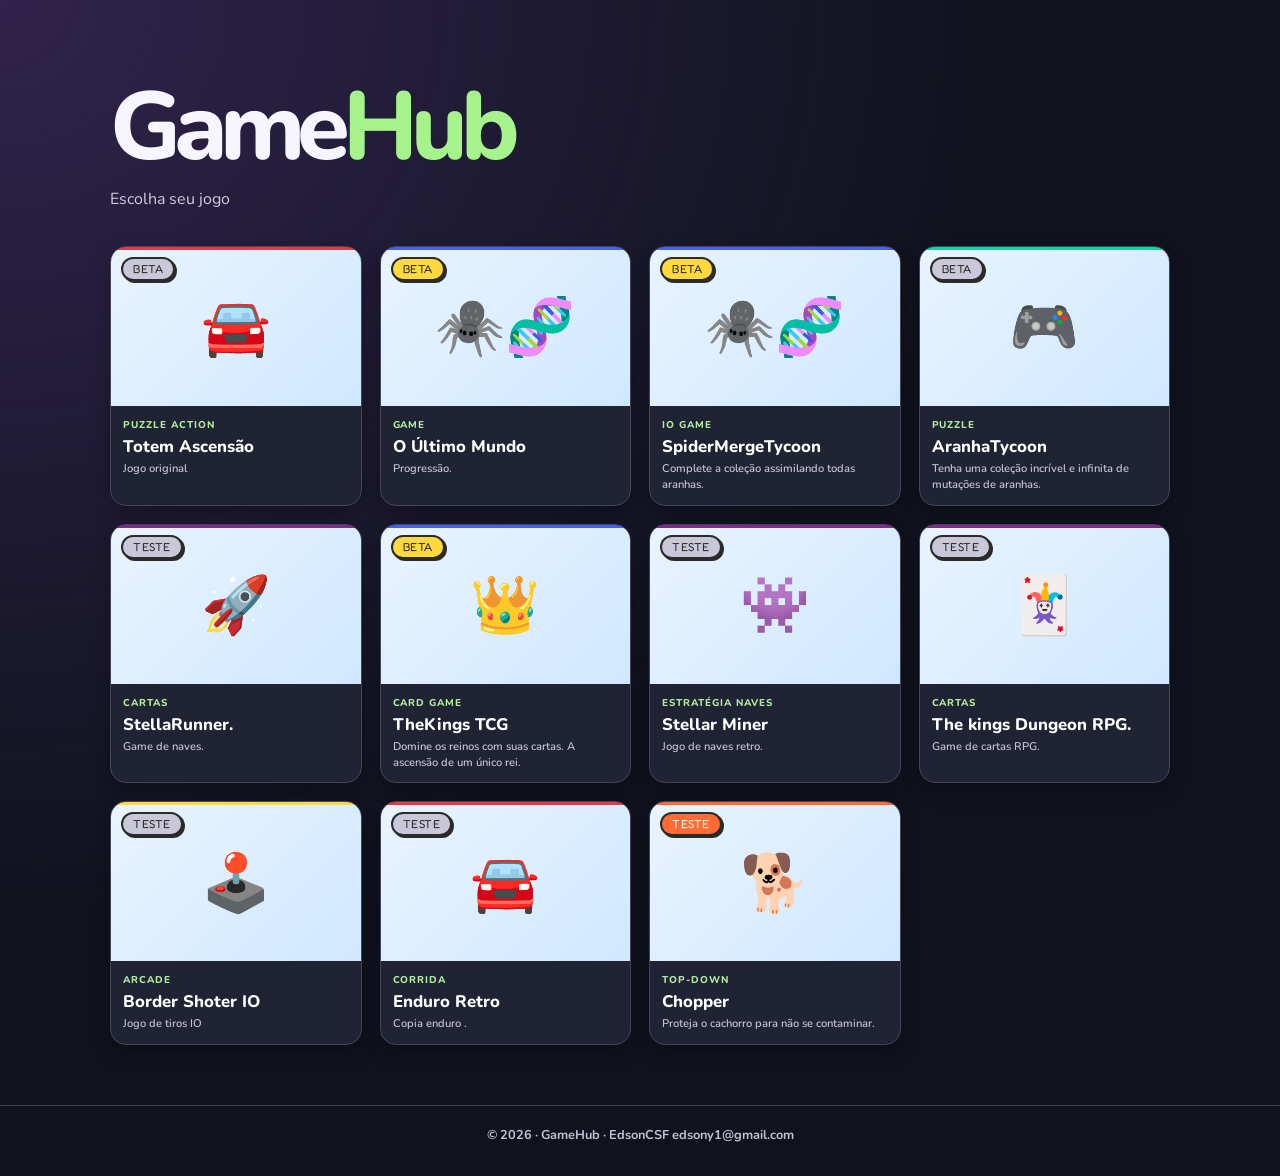
==== index.html @ 3b3e8415 "Atualiza o launcher GameHub com catálogo arcade e animações acessíveis" ====
<!DOCTYPE html>
<html lang="pt-BR">
<head>
  <meta charset="UTF-8" />
  <meta name="viewport" content="width=device-width, initial-scale=1.0"/>
  <title>GameHub</title>
  <link href="https://fonts.googleapis.com/css2?family=Fredoka+One&family=Nunito:wght@600;700;800&display=swap" rel="stylesheet"/>
  <style>
    *, *::before, *::after { box-sizing: border-box; margin: 0; padding: 0; }

    :root {
      --bg:       #fdf6e3;
      --bg2:      #fff8f0;
      --yellow:   #ffd93d;
      --orange:   #ff6b35;
      --red:      #e63946;
      --green:    #06d6a0;
      --blue:     #4361ee;
      --purple:   #7b2d8b;
      --dark:     #1a1a2e;
      --ink:      #2b2b2b;
      --white:    #ffffff;
      --shadow:   4px 4px 0px var(--ink);
      --shadow-lg:6px 6px 0px var(--ink);
      --radius:   16px;
      --border:   3px solid var(--ink);
    }

    html, body {
      min-height: 100vh;
      background: var(--bg);
      font-family: 'Nunito', sans-serif;
      overflow-x: hidden;
    }

    /* ── POLKA DOT BG ── */
    body {
      background-color: #fdf6e3;
      background-image: radial-gradient(circle, #e8d9b0 1.5px, transparent 1.5px);
      background-size: 28px 28px;
    }

    /* ── HEADER ── */
    header {
      text-align: center;
      padding: 44px 24px 28px;
      position: relative;
    }

    .logo-wrap {
      display: inline-block;
      background: var(--yellow);
      border: var(--border);
      border-radius: 20px;
      box-shadow: var(--shadow-lg);
      padding: 10px 36px 12px;
      margin-bottom: 12px;
    }

    .logo {
      font-family: 'Fredoka One', cursive;
      font-size: clamp(2.2rem, 6vw, 3.6rem);
      color: var(--ink);
      letter-spacing: 0.04em;
      line-height: 1;
    }

    .logo span {
      color: var(--orange);
    }

    .subtitle {
      font-size: 1rem;
      font-weight: 700;
      color: var(--purple);
      letter-spacing: 0.05em;
      margin-top: 6px;
    }

    .header-stars {
      display: flex;
      justify-content: center;
      gap: 8px;
      margin-top: 14px;
      font-size: 1.4rem;
    }

    /* ── MAIN GRID ── */
    main {
      max-width: 1100px;
      margin: 0 auto;
      padding: 20px 20px 60px;
      display: grid;
      grid-template-columns: repeat(4, 1fr);
      gap: 18px;
    }

    @media (max-width: 900px) {
      main { grid-template-columns: repeat(3, 1fr); gap: 14px; }
    }
    @media (max-width: 600px) {
      main { grid-template-columns: repeat(2, 1fr); gap: 12px; }
    }
    @media (max-width: 360px) {
      main { grid-template-columns: repeat(2, 1fr); gap: 10px; }
    }

    /* ── CARD ── */
    .game-card {
      position: relative;
      background: var(--white);
      border: var(--border);
      border-radius: var(--radius);
      box-shadow: var(--shadow-lg);
      overflow: hidden;
      text-decoration: none;
      color: var(--ink);
      display: flex;
      flex-direction: column;
      transition: transform 0.18s cubic-bezier(.22,.68,0,1.3), box-shadow 0.18s;
      animation: popIn 0.45s cubic-bezier(.22,.68,0,1.4) both;
    }

    .game-card:hover {
      transform: translateY(-6px) rotate(-1deg);
      box-shadow: 8px 10px 0px var(--ink);
    }

    .game-card:active {
      transform: translateY(2px);
      box-shadow: 2px 2px 0px var(--ink);
    }

    /* stagger */
    .game-card:nth-child(1) { animation-delay: 0.05s; }
    .game-card:nth-child(2) { animation-delay: 0.12s; }
    .game-card:nth-child(3) { animation-delay: 0.19s; }
    .game-card:nth-child(4) { animation-delay: 0.26s; }
    .game-card:nth-child(5) { animation-delay: 0.33s; }
    .game-card:nth-child(6) { animation-delay: 0.40s; }
    .game-card:nth-child(7) { animation-delay: 0.47s; }

    /* ── THUMB ── */
  .card-thumb img {
  width: 100%;
  height: 100%;
  object-fit: contain;
  object-position: center;
  display: block;
  transition: transform 0.4s ease;
  background: #e8f4ff;
}
    .card-thumb {
      position: relative;
      height: 120px;
      overflow: hidden;
    }
    .game-card:hover .card-thumb img {
      transform: scale(1.07);
    }

    .no-img {
      width: 100%;
      height: 100%;
      display: flex;
      align-items: center;
      justify-content: center;
      font-size: 3.5rem;
      background: linear-gradient(135deg, #e8f4ff, #d0e8ff);
    }

    /* play overlay */
    .play-btn {
      position: absolute;
      inset: 0;
      background: rgba(255,255,255,0.45);
      display: flex;
      align-items: center;
      justify-content: center;
      opacity: 0;
      transition: opacity 0.2s;
    }

    .game-card:hover .play-btn { opacity: 1; }

    .play-circle {
      width: 52px; height: 52px;
      background: var(--yellow);
      border: 3px solid var(--ink);
      border-radius: 50%;
      box-shadow: 3px 3px 0 var(--ink);
      display: flex;
      align-items: center;
      justify-content: center;
      font-size: 1.4rem;
      transform: scale(0.8);
      transition: transform 0.2s cubic-bezier(.22,.68,0,1.4);
    }

    .game-card:hover .play-circle { transform: scale(1); }

    /* ── BADGE ── */
    .card-status {
      position: absolute;
      top: 10px; left: 10px;
      font-family: 'Fredoka One', cursive;
      font-size: 0.72rem;
      padding: 3px 10px;
      border-radius: 30px;
      border: 2.5px solid var(--ink);
      box-shadow: 2px 2px 0 var(--ink);
      text-transform: uppercase;
      letter-spacing: 0.05em;
      z-index: 5;
    }

    .status-play { background: var(--green);  color: var(--ink); }
    .status-beta { background: var(--yellow); color: var(--ink); }
    .status-soon { background: #c8c8d8;       color: var(--ink); }
    .status-test { background: var(--orange); color: var(--white); }

    /* ── CARD INFO ── */
    .card-info {
      padding: 8px 10px 10px;
      flex: 1;
      display: flex;
      flex-direction: column;
      gap: 3px;
    }

    .card-tag {
      font-size: 0.62rem;
      font-weight: 800;
      text-transform: uppercase;
      letter-spacing: 0.1em;
      color: var(--orange);
    }

    .card-title {
      font-family: 'Fredoka One', cursive;
      font-size: 0.95rem;
      color: var(--ink);
      line-height: 1.2;
      white-space: nowrap;
      overflow: hidden;
      text-overflow: ellipsis;
    }

    .card-desc {
      font-size: 0.7rem;
      color: #555;
      font-weight: 600;
      line-height: 1.4;
      display: -webkit-box;
      -webkit-line-clamp: 2;
      -webkit-box-orient: vertical;
      overflow: hidden;
    }

    /* colored top stripe per card */
    .stripe { height: 6px; width: 100%; flex-shrink: 0; }

    /* ── ADD CARD ── */
    .card-add {
      background: var(--bg2);
      border: 3px dashed #b0a890;
      border-radius: var(--radius);
      display: flex;
      flex-direction: column;
      align-items: center;
      justify-content: center;
      gap: 8px;
      min-height: 170px;
      color: #b0a890;
      font-family: 'Fredoka One', cursive;
      font-size: 0.8rem;
      letter-spacing: 0.05em;
      cursor: default;
    }

    .card-add .plus {
      font-size: 2.4rem;
      line-height: 1;
      color: #c8bca0;
    }

    /* ── FOOTER ── */
    footer {
      text-align: center;
      padding: 20px 24px 32px;
      font-size: 0.8rem;
      font-weight: 700;
      color: #8a7a60;
      border-top: 3px solid #e0d5c0;
    }

    footer a { color: var(--orange); text-decoration: none; }

    /* ── ANIMATIONS ── */
    @keyframes popIn {
      from { opacity: 0; transform: scale(0.7) translateY(20px); }
      to   { opacity: 1; transform: scale(1) translateY(0); }
    }
  
    body { background: radial-gradient(ellipse at top left,#30234c,transparent 55%),#10131e; color:#f7f5ff; }
    header { max-width:1100px; margin:auto; text-align:left; padding:clamp(32px,7vw,80px) 20px 16px; }
    h1 { font:800 clamp(3rem,9vw,6rem)/1 Nunito,sans-serif; letter-spacing:-.075em; }
    h1 span { color:#a6f28b; }
    header p { margin-top:12px; color:#d2cbdc; }
    .game-card { background:#202333; border:1px solid #464457; box-shadow:0 8px 18px #0004; animation:arrive .42s backwards; }
    .game-card:hover,.game-card:focus-visible { transform:translateY(-4px); box-shadow:0 12px 24px #0006; border-color:#a6f28b; }
    .game-card:focus-visible { outline:3px solid #a6f28b; outline-offset:3px; }
    .card-thumb { height:auto; aspect-ratio:16/10; }
    .card-thumb img { background:#171925; }
    .stripe { height:3px; }
    .card-info { padding:12px; gap:5px; }
    .card-tag { color:#b2eaa0; }
    .card-title { color:white; white-space:normal; font:800 1.05rem/1.15 Nunito,sans-serif; }
    .card-desc,footer { color:#c3bfd1; }
    footer { border-top:1px solid #403c4a; }
    @keyframes arrive { from { opacity:0; transform:translateY(12px); } }
    @media(prefers-reduced-motion:reduce) { .game-card,.card-thumb img,.play-btn { animation:none; transition:none; } }
  </style>
</head>
<body>

<header><h1>Game<span>Hub</span></h1><p>Escolha seu jogo</p></header>
<main>

  <!-- ═══════════════════════════════
       JOGO 1
       href → pasta do jogo
       src  → img/nome.png
       ═══════════════════════════════ -->
  <a class="game-card" href="totem/index.html">
    <div class="stripe" style="background:#e63946;"></div>
    <div class="card-thumb">
      <img src="totem/img/referencia-2.jpg" alt="torre"
           onerror="this.style.display='none';this.nextElementSibling.style.display='flex'"/>
      <div class="no-img" style="display:none">🚘</div>
      <div class="play-btn"><div class="play-circle">▶</div></div>
    </div>
    <span class="card-status status-soon">Beta</span>
    <div class="card-info">
      <div class="card-tag">puzzle action</div>
      <div class="card-title">Totem Ascensão</div>
      <div class="card-desc">Jogo original </div>
    </div>
  </a>

  <!-- ═══════ JOGO 2 ═══════ -->
  <a class="game-card" href="Oultimomundo/o-ultimo-mundo-final5_5.html">
    <div class="stripe" style="background:#4361ee;"></div>
    <div class="card-thumb">
      <img src="Oultimomundo/mapbg.png" alt="O Último Mundo"
           onerror="this.style.display='none';this.nextElementSibling.style.display='flex'"/>
      <div class="no-img" style="display:none">🕷️🧬</div>
      <div class="play-btn"><div class="play-circle">▶</div></div>
    </div>
    <span class="card-status status-beta">Beta</span>
    <div class="card-info">
      <div class="card-tag">Game</div>
      <div class="card-title">O Último Mundo</div>
      <div class="card-desc">Progressão.</div>
    </div>
</a>
  
  <!-- ═══════ JOGO 2 ═══════ -->
  <a class="game-card" href="SpiderMerge_v20-1-3.html">
    <div class="stripe" style="background:#4361ee;"></div>
    <div class="card-thumb">
      <img src="img/backgroundSM.png" alt="SpiderMergeTycoon"
           onerror="this.style.display='none';this.nextElementSibling.style.display='flex'"/>
      <div class="no-img" style="display:none">🕷️🧬</div>
      <div class="play-btn"><div class="play-circle">▶</div></div>
    </div>
    <span class="card-status status-beta">Beta</span>
    <div class="card-info">
      <div class="card-tag">IO Game</div>
      <div class="card-title">SpiderMergeTycoon</div>
      <div class="card-desc">Complete a coleção assimilando todas aranhas.</div>
    </div>
</a>
  
  

  <!-- ═══════ JOGO 3 ═══════ -->
  <a class="game-card" href="AranhasTycoon_v7.2.html">
    <div class="stripe" style="background:#06d6a0;"></div>
    <div class="card-thumb">
      <img src="img/AranhaTycoon.png" alt="Aranhas"
           onerror="this.style.display='none';this.nextElementSibling.style.display='flex'"/>
      <div class="no-img" style="display:none">🎮</div>
      <div class="play-btn"><div class="play-circle">▶</div></div>
    </div>
    <span class="card-status status-soon">Beta</span>
    <div class="card-info">
      <div class="card-tag">Puzzle</div>
      <div class="card-title">AranhaTycoon</div>
      <div class="card-desc">Tenha uma coleção incrível e infinita de mutações de aranhas.</div>
    </div>
  </a>

  <!-- ═══════ JOGO 4 ═══════ -->
  <a class="game-card" href="StellaRunner Game OK.html">
    <div class="stripe" style="background:#7b2d8b;"></div>
    <div class="card-thumb">
      <img src="img/StellarRunner.png" alt="Stellar"
           onerror="this.style.display='none';this.nextElementSibling.style.display='flex'"/>
      <div class="no-img" style="display:none">🚀</div>
      <div class="play-btn"><div class="play-circle">▶</div></div>
    </div>
        <span class="card-status status-soon">teste</span>
    <div class="card-info">
      <div class="card-tag">Cartas</div>
      <div class="card-title">StellaRunner.</div>
      <div class="card-desc">Game de naves.</div>
    </div>
  </a>


  <!-- ═══════ JOGO 5 ═══════ -->
    <a class="game-card" href="ThekingsTcg/index.html">
    <div class="stripe" style="background:#4361ee;"></div>
    <div class="card-thumb">
      <img src="img/thekings.png" alt="TheKings TCG"
           onerror="this.style.display='none';this.nextElementSibling.style.display='flex'"/>
      <div class="no-img" style="display:none">👑</div>
      <div class="play-btn"><div class="play-circle">▶</div></div>
    </div>
    <span class="card-status status-beta">Beta</span>
    <div class="card-info">
      <div class="card-tag">Card Game</div>
      <div class="card-title">TheKings TCG</div>
      <div class="card-desc">Domine os reinos com suas cartas. A ascensão de um único rei.</div>
    </div>
    </a>

  <!-- ═══════ JOGO 6 ═══════ -->
  <a class="game-card" href="Stellar miner Game OK.html">
    <div class="stripe" style="background:#7b2d8b;"></div>
    <div class="card-thumb">
      <img src="img/Stellaminer.png" alt="Stellar miner"
           onerror="this.style.display='none';this.nextElementSibling.style.display='flex'"/>
      <div class="no-img" style="display:none">👾</div>
      <div class="play-btn"><div class="play-circle">▶</div></div>
    </div>
        <span class="card-status status-soon">teste</span>
    <div class="card-info">
      <div class="card-tag">Estratégia naves</div>
      <div class="card-title">Stellar Miner</div>
      <div class="card-desc">Jogo de naves retro.</div>
    </div>
  </a>

  <!-- ═══════ JOGO 7 ═══════ -->
  <a class="game-card" href="The kings Dungeon RPG .html">
    <div class="stripe" style="background:#7b2d8b;"></div>
    <div class="card-thumb">
      <img src="img/Thekingsdungeonrpg.png" alt="TKDRPG"
           onerror="this.style.display='none';this.nextElementSibling.style.display='flex'"/>
      <div class="no-img" style="display:none">🃏</div>
      <div class="play-btn"><div class="play-circle">▶</div></div>
    </div>
        <span class="card-status status-soon">teste</span>
    <div class="card-info">
      <div class="card-tag">Cartas</div>
      <div class="card-title">The kings Dungeon RPG.</div>
      <div class="card-desc">Game de cartas RPG.</div>
    </div>
  </a>

  <!-- ═══════ JOGO 8 ═══════ -->
    <a class="game-card" href="Border shoter io.html">
    <div class="stripe" style="background:#ffd93d;"></div>
    <div class="card-thumb">
      <img src="img/BorderIO.png" alt="Border IO"
           onerror="this.style.display='none';this.nextElementSibling.style.display='flex'"/>
      <div class="no-img" style="display:none">🕹️</div>
      <div class="play-btn"><div class="play-circle">▶</div></div>
    </div>
    <span class="card-status status-soon">teste</span>
    <div class="card-info">
      <div class="card-tag">Arcade</div>
      <div class="card-title">Border Shoter IO</div>
      <div class="card-desc">Jogo de tiros IO</div>
    </div>
    </a>
<!-- ═══════ JOGO 9 ═══════ -->
  <a class="game-card" href="novo enduro Z2.3.html">
    <div class="stripe" style="background:#e63946;"></div>
    <div class="card-thumb">
      <img src="img/Enduroretro.png" alt="Enduro"
           onerror="this.style.display='none';this.nextElementSibling.style.display='flex'"/>
      <div class="no-img" style="display:none">🚘</div>
      <div class="play-btn"><div class="play-circle">▶</div></div>
    </div>
    <span class="card-status status-soon">teste</span>
    <div class="card-info">
      <div class="card-tag">Corrida</div>
      <div class="card-title">Enduro Retro</div>
      <div class="card-desc">Copia enduro .</div>
    </div>
  </a>

  <!-- ═══════ JOGO 10 ═══════ -->

  <a class="game-card" href="ChopperGame/index.html">
    <div class="stripe" style="background:#ff6b35;"></div>
    <div class="card-thumb">
      <img src="img/chopper.png" alt="Chopper"
           onerror="this.style.display='none';this.nextElementSibling.style.display='flex'"/>
      <div class="no-img" style="display:none">🐕</div>
      <div class="play-btn"><div class="play-circle">▶</div></div>
    </div>
    <span class="card-status status-test">Teste</span>
    <div class="card-info">
      <div class="card-tag">Top-down</div>
      <div class="card-title">Chopper</div>
      <div class="card-desc">Proteja o cachorro para não se contaminar.</div>
    </div>
  </a>

  
</main>

<footer>
  &copy; 2026 · GameHub · EdsonCSF edsony1@gmail.com
</footer>

</body>
</html>
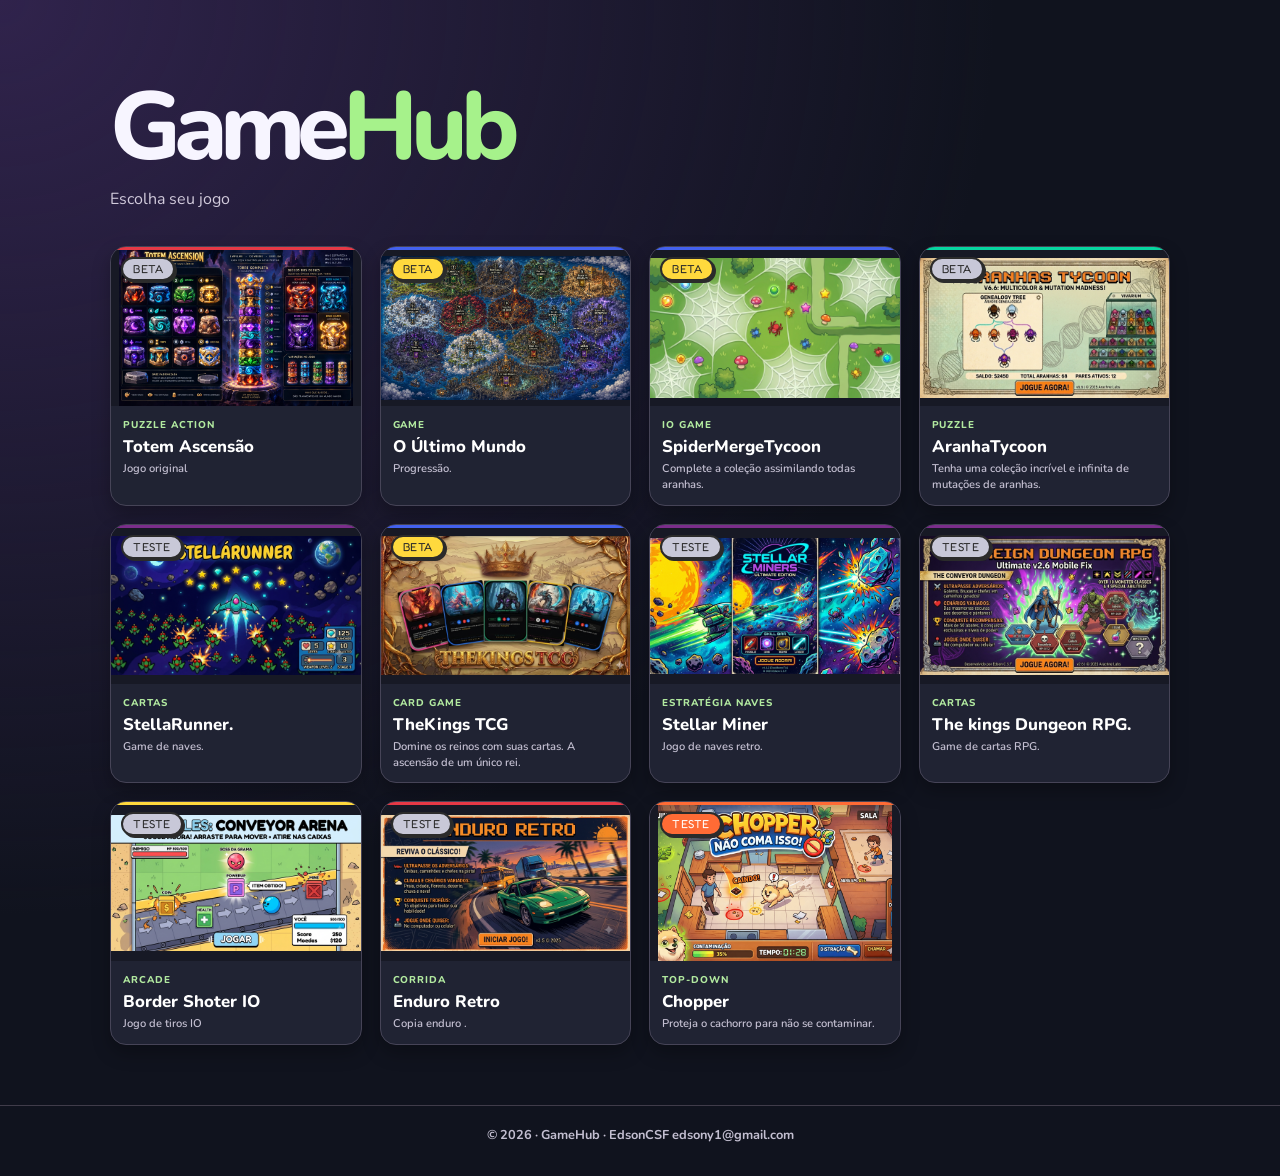
==== commit 8b3ffe85: "Organiza os 11 jogos por pasta e atualiza o launcher e os links antigos" ====
--- a/index.html
+++ b/index.html
@@ -332,10 +332,10 @@
        href → pasta do jogo
        src  → img/nome.png
        ═══════════════════════════════ -->
-  <a class="game-card" href="totem/index.html">
+  <a class="game-card" href="jogos/totem/index.html">
     <div class="stripe" style="background:#e63946;"></div>
     <div class="card-thumb">
-      <img src="totem/img/referencia-2.jpg" alt="torre"
+      <img src="jogos/totem/img/referencia-2.jpg" alt="torre"
            onerror="this.style.display='none';this.nextElementSibling.style.display='flex'"/>
       <div class="no-img" style="display:none">🚘</div>
       <div class="play-btn"><div class="play-circle">▶</div></div>
@@ -349,10 +349,10 @@
   </a>
 
   <!-- ═══════ JOGO 2 ═══════ -->
-  <a class="game-card" href="Oultimomundo/o-ultimo-mundo-final5_5.html">
+  <a class="game-card" href="jogos/o-ultimo-mundo/o-ultimo-mundo-final5_5.html">
     <div class="stripe" style="background:#4361ee;"></div>
     <div class="card-thumb">
-      <img src="Oultimomundo/mapbg.png" alt="O Último Mundo"
+      <img src="jogos/o-ultimo-mundo/mapbg.png" alt="O Último Mundo"
            onerror="this.style.display='none';this.nextElementSibling.style.display='flex'"/>
       <div class="no-img" style="display:none">🕷️🧬</div>
       <div class="play-btn"><div class="play-circle">▶</div></div>
@@ -366,10 +366,10 @@
 </a>
   
   <!-- ═══════ JOGO 2 ═══════ -->
-  <a class="game-card" href="SpiderMerge_v20-1-3.html">
+  <a class="game-card" href="jogos/spider-merge/index.html">
     <div class="stripe" style="background:#4361ee;"></div>
     <div class="card-thumb">
-      <img src="img/backgroundSM.png" alt="SpiderMergeTycoon"
+      <img src="jogos/spider-merge/capas/backgroundSM.png" alt="SpiderMergeTycoon"
            onerror="this.style.display='none';this.nextElementSibling.style.display='flex'"/>
       <div class="no-img" style="display:none">🕷️🧬</div>
       <div class="play-btn"><div class="play-circle">▶</div></div>
@@ -385,10 +385,10 @@
   
 
   <!-- ═══════ JOGO 3 ═══════ -->
-  <a class="game-card" href="AranhasTycoon_v7.2.html">
+  <a class="game-card" href="jogos/aranhas-tycoon/index.html">
     <div class="stripe" style="background:#06d6a0;"></div>
     <div class="card-thumb">
-      <img src="img/AranhaTycoon.png" alt="Aranhas"
+      <img src="jogos/aranhas-tycoon/capas/AranhaTycoon.png" alt="Aranhas"
            onerror="this.style.display='none';this.nextElementSibling.style.display='flex'"/>
       <div class="no-img" style="display:none">🎮</div>
       <div class="play-btn"><div class="play-circle">▶</div></div>
@@ -402,10 +402,10 @@
   </a>
 
   <!-- ═══════ JOGO 4 ═══════ -->
-  <a class="game-card" href="StellaRunner Game OK.html">
+  <a class="game-card" href="jogos/stellar-runner/index.html">
     <div class="stripe" style="background:#7b2d8b;"></div>
     <div class="card-thumb">
-      <img src="img/StellarRunner.png" alt="Stellar"
+      <img src="jogos/stellar-runner/capas/StellarRunner.png" alt="Stellar"
            onerror="this.style.display='none';this.nextElementSibling.style.display='flex'"/>
       <div class="no-img" style="display:none">🚀</div>
       <div class="play-btn"><div class="play-circle">▶</div></div>
@@ -420,10 +420,10 @@
 
 
   <!-- ═══════ JOGO 5 ═══════ -->
-    <a class="game-card" href="ThekingsTcg/index.html">
+    <a class="game-card" href="jogos/the-kings-tcg/index.html">
     <div class="stripe" style="background:#4361ee;"></div>
     <div class="card-thumb">
-      <img src="img/thekings.png" alt="TheKings TCG"
+      <img src="jogos/the-kings-tcg/capas/thekings.png" alt="TheKings TCG"
            onerror="this.style.display='none';this.nextElementSibling.style.display='flex'"/>
       <div class="no-img" style="display:none">👑</div>
       <div class="play-btn"><div class="play-circle">▶</div></div>
@@ -437,10 +437,10 @@
     </a>
 
   <!-- ═══════ JOGO 6 ═══════ -->
-  <a class="game-card" href="Stellar miner Game OK.html">
+  <a class="game-card" href="jogos/stellar-miner/index.html">
     <div class="stripe" style="background:#7b2d8b;"></div>
     <div class="card-thumb">
-      <img src="img/Stellaminer.png" alt="Stellar miner"
+      <img src="jogos/stellar-miner/capas/Stellaminer.png" alt="Stellar miner"
            onerror="this.style.display='none';this.nextElementSibling.style.display='flex'"/>
       <div class="no-img" style="display:none">👾</div>
       <div class="play-btn"><div class="play-circle">▶</div></div>
@@ -454,10 +454,10 @@
   </a>
 
   <!-- ═══════ JOGO 7 ═══════ -->
-  <a class="game-card" href="The kings Dungeon RPG .html">
+  <a class="game-card" href="jogos/the-kings-dungeon/index.html">
     <div class="stripe" style="background:#7b2d8b;"></div>
     <div class="card-thumb">
-      <img src="img/Thekingsdungeonrpg.png" alt="TKDRPG"
+      <img src="jogos/the-kings-dungeon/capas/Thekingsdungeonrpg.png" alt="TKDRPG"
            onerror="this.style.display='none';this.nextElementSibling.style.display='flex'"/>
       <div class="no-img" style="display:none">🃏</div>
       <div class="play-btn"><div class="play-circle">▶</div></div>
@@ -471,10 +471,10 @@
   </a>
 
   <!-- ═══════ JOGO 8 ═══════ -->
-    <a class="game-card" href="Border shoter io.html">
+    <a class="game-card" href="jogos/border-shooter/index.html">
     <div class="stripe" style="background:#ffd93d;"></div>
     <div class="card-thumb">
-      <img src="img/BorderIO.png" alt="Border IO"
+      <img src="jogos/border-shooter/capas/BorderIO.png" alt="Border IO"
            onerror="this.style.display='none';this.nextElementSibling.style.display='flex'"/>
       <div class="no-img" style="display:none">🕹️</div>
       <div class="play-btn"><div class="play-circle">▶</div></div>
@@ -487,10 +487,10 @@
     </div>
     </a>
 <!-- ═══════ JOGO 9 ═══════ -->
-  <a class="game-card" href="novo enduro Z2.3.html">
+  <a class="game-card" href="jogos/enduro-retro/index.html">
     <div class="stripe" style="background:#e63946;"></div>
     <div class="card-thumb">
-      <img src="img/Enduroretro.png" alt="Enduro"
+      <img src="jogos/enduro-retro/capas/Enduroretro.png" alt="Enduro"
            onerror="this.style.display='none';this.nextElementSibling.style.display='flex'"/>
       <div class="no-img" style="display:none">🚘</div>
       <div class="play-btn"><div class="play-circle">▶</div></div>
@@ -505,10 +505,10 @@
 
   <!-- ═══════ JOGO 10 ═══════ -->
 
-  <a class="game-card" href="ChopperGame/index.html">
+  <a class="game-card" href="jogos/chopper/index.html">
     <div class="stripe" style="background:#ff6b35;"></div>
     <div class="card-thumb">
-      <img src="img/chopper.png" alt="Chopper"
+      <img src="jogos/chopper/capas/chopper.png" alt="Chopper"
            onerror="this.style.display='none';this.nextElementSibling.style.display='flex'"/>
       <div class="no-img" style="display:none">🐕</div>
       <div class="play-btn"><div class="play-circle">▶</div></div>
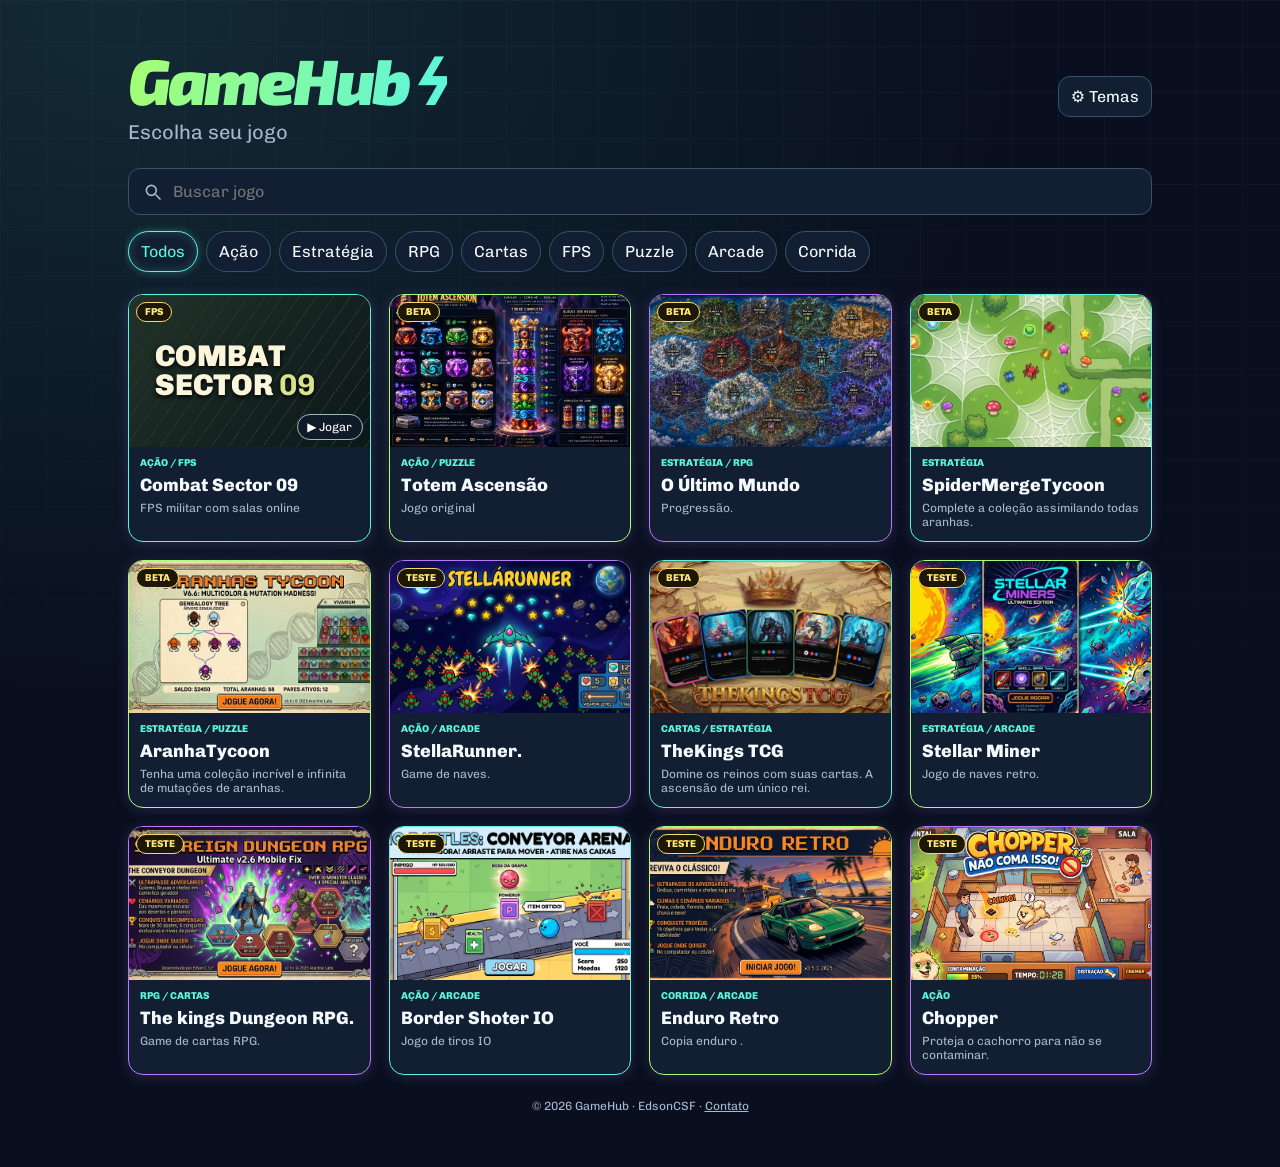
==== commit 4ab05e80: "Redesenha GameHub com cinco temas, modos claro e escuro e destaque para Combat Sector 09" ====
--- a/index.html
+++ b/index.html
@@ -1,533 +1,304 @@
-<!DOCTYPE html>
-<html lang="pt-BR">
-<head>
-  <meta charset="UTF-8" />
-  <meta name="viewport" content="width=device-width, initial-scale=1.0"/>
-  <title>GameHub</title>
-  <link href="https://fonts.googleapis.com/css2?family=Fredoka+One&family=Nunito:wght@600;700;800&display=swap" rel="stylesheet"/>
-  <style>
-    *, *::before, *::after { box-sizing: border-box; margin: 0; padding: 0; }
-
-    :root {
-      --bg:       #fdf6e3;
-      --bg2:      #fff8f0;
-      --yellow:   #ffd93d;
-      --orange:   #ff6b35;
-      --red:      #e63946;
-      --green:    #06d6a0;
-      --blue:     #4361ee;
-      --purple:   #7b2d8b;
-      --dark:     #1a1a2e;
-      --ink:      #2b2b2b;
-      --white:    #ffffff;
-      --shadow:   4px 4px 0px var(--ink);
-      --shadow-lg:6px 6px 0px var(--ink);
-      --radius:   16px;
-      --border:   3px solid var(--ink);
-    }
-
-    html, body {
-      min-height: 100vh;
-      background: var(--bg);
-      font-family: 'Nunito', sans-serif;
-      overflow-x: hidden;
-    }
-
-    /* ── POLKA DOT BG ── */
-    body {
-      background-color: #fdf6e3;
-      background-image: radial-gradient(circle, #e8d9b0 1.5px, transparent 1.5px);
-      background-size: 28px 28px;
-    }
-
-    /* ── HEADER ── */
-    header {
-      text-align: center;
-      padding: 44px 24px 28px;
-      position: relative;
-    }
-
-    .logo-wrap {
-      display: inline-block;
-      background: var(--yellow);
-      border: var(--border);
-      border-radius: 20px;
-      box-shadow: var(--shadow-lg);
-      padding: 10px 36px 12px;
-      margin-bottom: 12px;
-    }
-
-    .logo {
-      font-family: 'Fredoka One', cursive;
-      font-size: clamp(2.2rem, 6vw, 3.6rem);
-      color: var(--ink);
-      letter-spacing: 0.04em;
-      line-height: 1;
-    }
-
-    .logo span {
-      color: var(--orange);
-    }
-
-    .subtitle {
-      font-size: 1rem;
-      font-weight: 700;
-      color: var(--purple);
-      letter-spacing: 0.05em;
-      margin-top: 6px;
-    }
-
-    .header-stars {
-      display: flex;
-      justify-content: center;
-      gap: 8px;
-      margin-top: 14px;
-      font-size: 1.4rem;
-    }
-
-    /* ── MAIN GRID ── */
-    main {
-      max-width: 1100px;
-      margin: 0 auto;
-      padding: 20px 20px 60px;
-      display: grid;
-      grid-template-columns: repeat(4, 1fr);
-      gap: 18px;
-    }
-
-    @media (max-width: 900px) {
-      main { grid-template-columns: repeat(3, 1fr); gap: 14px; }
-    }
-    @media (max-width: 600px) {
-      main { grid-template-columns: repeat(2, 1fr); gap: 12px; }
-    }
-    @media (max-width: 360px) {
-      main { grid-template-columns: repeat(2, 1fr); gap: 10px; }
-    }
-
-    /* ── CARD ── */
-    .game-card {
-      position: relative;
-      background: var(--white);
-      border: var(--border);
-      border-radius: var(--radius);
-      box-shadow: var(--shadow-lg);
-      overflow: hidden;
-      text-decoration: none;
-      color: var(--ink);
-      display: flex;
-      flex-direction: column;
-      transition: transform 0.18s cubic-bezier(.22,.68,0,1.3), box-shadow 0.18s;
-      animation: popIn 0.45s cubic-bezier(.22,.68,0,1.4) both;
-    }
-
-    .game-card:hover {
-      transform: translateY(-6px) rotate(-1deg);
-      box-shadow: 8px 10px 0px var(--ink);
-    }
-
-    .game-card:active {
-      transform: translateY(2px);
-      box-shadow: 2px 2px 0px var(--ink);
-    }
-
-    /* stagger */
-    .game-card:nth-child(1) { animation-delay: 0.05s; }
-    .game-card:nth-child(2) { animation-delay: 0.12s; }
-    .game-card:nth-child(3) { animation-delay: 0.19s; }
-    .game-card:nth-child(4) { animation-delay: 0.26s; }
-    .game-card:nth-child(5) { animation-delay: 0.33s; }
-    .game-card:nth-child(6) { animation-delay: 0.40s; }
-    .game-card:nth-child(7) { animation-delay: 0.47s; }
-
-    /* ── THUMB ── */
-  .card-thumb img {
-  width: 100%;
-  height: 100%;
-  object-fit: contain;
-  object-position: center;
-  display: block;
-  transition: transform 0.4s ease;
-  background: #e8f4ff;
-}
-    .card-thumb {
-      position: relative;
-      height: 120px;
-      overflow: hidden;
-    }
-    .game-card:hover .card-thumb img {
-      transform: scale(1.07);
-    }
-
-    .no-img {
-      width: 100%;
-      height: 100%;
-      display: flex;
-      align-items: center;
-      justify-content: center;
-      font-size: 3.5rem;
-      background: linear-gradient(135deg, #e8f4ff, #d0e8ff);
-    }
-
-    /* play overlay */
-    .play-btn {
-      position: absolute;
-      inset: 0;
-      background: rgba(255,255,255,0.45);
-      display: flex;
-      align-items: center;
-      justify-content: center;
-      opacity: 0;
-      transition: opacity 0.2s;
-    }
-
-    .game-card:hover .play-btn { opacity: 1; }
-
-    .play-circle {
-      width: 52px; height: 52px;
-      background: var(--yellow);
-      border: 3px solid var(--ink);
-      border-radius: 50%;
-      box-shadow: 3px 3px 0 var(--ink);
-      display: flex;
-      align-items: center;
-      justify-content: center;
-      font-size: 1.4rem;
-      transform: scale(0.8);
-      transition: transform 0.2s cubic-bezier(.22,.68,0,1.4);
-    }
-
-    .game-card:hover .play-circle { transform: scale(1); }
-
-    /* ── BADGE ── */
-    .card-status {
-      position: absolute;
-      top: 10px; left: 10px;
-      font-family: 'Fredoka One', cursive;
-      font-size: 0.72rem;
-      padding: 3px 10px;
-      border-radius: 30px;
-      border: 2.5px solid var(--ink);
-      box-shadow: 2px 2px 0 var(--ink);
-      text-transform: uppercase;
-      letter-spacing: 0.05em;
-      z-index: 5;
-    }
-
-    .status-play { background: var(--green);  color: var(--ink); }
-    .status-beta { background: var(--yellow); color: var(--ink); }
-    .status-soon { background: #c8c8d8;       color: var(--ink); }
-    .status-test { background: var(--orange); color: var(--white); }
-
-    /* ── CARD INFO ── */
-    .card-info {
-      padding: 8px 10px 10px;
-      flex: 1;
-      display: flex;
-      flex-direction: column;
-      gap: 3px;
-    }
-
-    .card-tag {
-      font-size: 0.62rem;
-      font-weight: 800;
-      text-transform: uppercase;
-      letter-spacing: 0.1em;
-      color: var(--orange);
-    }
-
-    .card-title {
-      font-family: 'Fredoka One', cursive;
-      font-size: 0.95rem;
-      color: var(--ink);
-      line-height: 1.2;
-      white-space: nowrap;
-      overflow: hidden;
-      text-overflow: ellipsis;
-    }
-
-    .card-desc {
-      font-size: 0.7rem;
-      color: #555;
-      font-weight: 600;
-      line-height: 1.4;
-      display: -webkit-box;
-      -webkit-line-clamp: 2;
-      -webkit-box-orient: vertical;
-      overflow: hidden;
-    }
-
-    /* colored top stripe per card */
-    .stripe { height: 6px; width: 100%; flex-shrink: 0; }
-
-    /* ── ADD CARD ── */
-    .card-add {
-      background: var(--bg2);
-      border: 3px dashed #b0a890;
-      border-radius: var(--radius);
-      display: flex;
-      flex-direction: column;
-      align-items: center;
-      justify-content: center;
-      gap: 8px;
-      min-height: 170px;
-      color: #b0a890;
-      font-family: 'Fredoka One', cursive;
-      font-size: 0.8rem;
-      letter-spacing: 0.05em;
-      cursor: default;
-    }
-
-    .card-add .plus {
-      font-size: 2.4rem;
-      line-height: 1;
-      color: #c8bca0;
-    }
-
-    /* ── FOOTER ── */
-    footer {
-      text-align: center;
-      padding: 20px 24px 32px;
-      font-size: 0.8rem;
-      font-weight: 700;
-      color: #8a7a60;
-      border-top: 3px solid #e0d5c0;
-    }
-
-    footer a { color: var(--orange); text-decoration: none; }
-
-    /* ── ANIMATIONS ── */
-    @keyframes popIn {
-      from { opacity: 0; transform: scale(0.7) translateY(20px); }
-      to   { opacity: 1; transform: scale(1) translateY(0); }
-    }
-  
-    body { background: radial-gradient(ellipse at top left,#30234c,transparent 55%),#10131e; color:#f7f5ff; }
-    header { max-width:1100px; margin:auto; text-align:left; padding:clamp(32px,7vw,80px) 20px 16px; }
-    h1 { font:800 clamp(3rem,9vw,6rem)/1 Nunito,sans-serif; letter-spacing:-.075em; }
-    h1 span { color:#a6f28b; }
-    header p { margin-top:12px; color:#d2cbdc; }
-    .game-card { background:#202333; border:1px solid #464457; box-shadow:0 8px 18px #0004; animation:arrive .42s backwards; }
-    .game-card:hover,.game-card:focus-visible { transform:translateY(-4px); box-shadow:0 12px 24px #0006; border-color:#a6f28b; }
-    .game-card:focus-visible { outline:3px solid #a6f28b; outline-offset:3px; }
-    .card-thumb { height:auto; aspect-ratio:16/10; }
-    .card-thumb img { background:#171925; }
-    .stripe { height:3px; }
-    .card-info { padding:12px; gap:5px; }
-    .card-tag { color:#b2eaa0; }
-    .card-title { color:white; white-space:normal; font:800 1.05rem/1.15 Nunito,sans-serif; }
-    .card-desc,footer { color:#c3bfd1; }
-    footer { border-top:1px solid #403c4a; }
-    @keyframes arrive { from { opacity:0; transform:translateY(12px); } }
-    @media(prefers-reduced-motion:reduce) { .game-card,.card-thumb img,.play-btn { animation:none; transition:none; } }
-  </style>
-</head>
-<body>
-
-<header><h1>Game<span>Hub</span></h1><p>Escolha seu jogo</p></header>
-<main>
-
-  <!-- ═══════════════════════════════
-       JOGO 1
-       href → pasta do jogo
-       src  → img/nome.png
-       ═══════════════════════════════ -->
-  <a class="game-card" href="jogos/totem/index.html">
-    <div class="stripe" style="background:#e63946;"></div>
-    <div class="card-thumb">
-      <img src="jogos/totem/img/referencia-2.jpg" alt="torre"
-           onerror="this.style.display='none';this.nextElementSibling.style.display='flex'"/>
-      <div class="no-img" style="display:none">🚘</div>
-      <div class="play-btn"><div class="play-circle">▶</div></div>
-    </div>
-    <span class="card-status status-soon">Beta</span>
-    <div class="card-info">
-      <div class="card-tag">puzzle action</div>
-      <div class="card-title">Totem Ascensão</div>
-      <div class="card-desc">Jogo original </div>
-    </div>
-  </a>
-
-  <!-- ═══════ JOGO 2 ═══════ -->
-  <a class="game-card" href="jogos/o-ultimo-mundo/o-ultimo-mundo-final5_5.html">
-    <div class="stripe" style="background:#4361ee;"></div>
-    <div class="card-thumb">
-      <img src="jogos/o-ultimo-mundo/mapbg.png" alt="O Último Mundo"
-           onerror="this.style.display='none';this.nextElementSibling.style.display='flex'"/>
-      <div class="no-img" style="display:none">🕷️🧬</div>
-      <div class="play-btn"><div class="play-circle">▶</div></div>
-    </div>
-    <span class="card-status status-beta">Beta</span>
-    <div class="card-info">
-      <div class="card-tag">Game</div>
-      <div class="card-title">O Último Mundo</div>
-      <div class="card-desc">Progressão.</div>
-    </div>
-</a>
-  
-  <!-- ═══════ JOGO 2 ═══════ -->
-  <a class="game-card" href="jogos/spider-merge/index.html">
-    <div class="stripe" style="background:#4361ee;"></div>
-    <div class="card-thumb">
-      <img src="jogos/spider-merge/capas/backgroundSM.png" alt="SpiderMergeTycoon"
-           onerror="this.style.display='none';this.nextElementSibling.style.display='flex'"/>
-      <div class="no-img" style="display:none">🕷️🧬</div>
-      <div class="play-btn"><div class="play-circle">▶</div></div>
-    </div>
-    <span class="card-status status-beta">Beta</span>
-    <div class="card-info">
-      <div class="card-tag">IO Game</div>
-      <div class="card-title">SpiderMergeTycoon</div>
-      <div class="card-desc">Complete a coleção assimilando todas aranhas.</div>
-    </div>
-</a>
-  
-  
-
-  <!-- ═══════ JOGO 3 ═══════ -->
-  <a class="game-card" href="jogos/aranhas-tycoon/index.html">
-    <div class="stripe" style="background:#06d6a0;"></div>
-    <div class="card-thumb">
-      <img src="jogos/aranhas-tycoon/capas/AranhaTycoon.png" alt="Aranhas"
-           onerror="this.style.display='none';this.nextElementSibling.style.display='flex'"/>
-      <div class="no-img" style="display:none">🎮</div>
-      <div class="play-btn"><div class="play-circle">▶</div></div>
-    </div>
-    <span class="card-status status-soon">Beta</span>
-    <div class="card-info">
-      <div class="card-tag">Puzzle</div>
-      <div class="card-title">AranhaTycoon</div>
-      <div class="card-desc">Tenha uma coleção incrível e infinita de mutações de aranhas.</div>
-    </div>
-  </a>
-
-  <!-- ═══════ JOGO 4 ═══════ -->
-  <a class="game-card" href="jogos/stellar-runner/index.html">
-    <div class="stripe" style="background:#7b2d8b;"></div>
-    <div class="card-thumb">
-      <img src="jogos/stellar-runner/capas/StellarRunner.png" alt="Stellar"
-           onerror="this.style.display='none';this.nextElementSibling.style.display='flex'"/>
-      <div class="no-img" style="display:none">🚀</div>
-      <div class="play-btn"><div class="play-circle">▶</div></div>
-    </div>
-        <span class="card-status status-soon">teste</span>
-    <div class="card-info">
-      <div class="card-tag">Cartas</div>
-      <div class="card-title">StellaRunner.</div>
-      <div class="card-desc">Game de naves.</div>
-    </div>
-  </a>
-
-
-  <!-- ═══════ JOGO 5 ═══════ -->
-    <a class="game-card" href="jogos/the-kings-tcg/index.html">
-    <div class="stripe" style="background:#4361ee;"></div>
-    <div class="card-thumb">
-      <img src="jogos/the-kings-tcg/capas/thekings.png" alt="TheKings TCG"
-           onerror="this.style.display='none';this.nextElementSibling.style.display='flex'"/>
-      <div class="no-img" style="display:none">👑</div>
-      <div class="play-btn"><div class="play-circle">▶</div></div>
-    </div>
-    <span class="card-status status-beta">Beta</span>
-    <div class="card-info">
-      <div class="card-tag">Card Game</div>
-      <div class="card-title">TheKings TCG</div>
-      <div class="card-desc">Domine os reinos com suas cartas. A ascensão de um único rei.</div>
-    </div>
-    </a>
-
-  <!-- ═══════ JOGO 6 ═══════ -->
-  <a class="game-card" href="jogos/stellar-miner/index.html">
-    <div class="stripe" style="background:#7b2d8b;"></div>
-    <div class="card-thumb">
-      <img src="jogos/stellar-miner/capas/Stellaminer.png" alt="Stellar miner"
-           onerror="this.style.display='none';this.nextElementSibling.style.display='flex'"/>
-      <div class="no-img" style="display:none">👾</div>
-      <div class="play-btn"><div class="play-circle">▶</div></div>
-    </div>
-        <span class="card-status status-soon">teste</span>
-    <div class="card-info">
-      <div class="card-tag">Estratégia naves</div>
-      <div class="card-title">Stellar Miner</div>
-      <div class="card-desc">Jogo de naves retro.</div>
-    </div>
-  </a>
-
-  <!-- ═══════ JOGO 7 ═══════ -->
-  <a class="game-card" href="jogos/the-kings-dungeon/index.html">
-    <div class="stripe" style="background:#7b2d8b;"></div>
-    <div class="card-thumb">
-      <img src="jogos/the-kings-dungeon/capas/Thekingsdungeonrpg.png" alt="TKDRPG"
-           onerror="this.style.display='none';this.nextElementSibling.style.display='flex'"/>
-      <div class="no-img" style="display:none">🃏</div>
-      <div class="play-btn"><div class="play-circle">▶</div></div>
-    </div>
-        <span class="card-status status-soon">teste</span>
-    <div class="card-info">
-      <div class="card-tag">Cartas</div>
-      <div class="card-title">The kings Dungeon RPG.</div>
-      <div class="card-desc">Game de cartas RPG.</div>
-    </div>
-  </a>
-
-  <!-- ═══════ JOGO 8 ═══════ -->
-    <a class="game-card" href="jogos/border-shooter/index.html">
-    <div class="stripe" style="background:#ffd93d;"></div>
-    <div class="card-thumb">
-      <img src="jogos/border-shooter/capas/BorderIO.png" alt="Border IO"
-           onerror="this.style.display='none';this.nextElementSibling.style.display='flex'"/>
-      <div class="no-img" style="display:none">🕹️</div>
-      <div class="play-btn"><div class="play-circle">▶</div></div>
-    </div>
-    <span class="card-status status-soon">teste</span>
-    <div class="card-info">
-      <div class="card-tag">Arcade</div>
-      <div class="card-title">Border Shoter IO</div>
-      <div class="card-desc">Jogo de tiros IO</div>
-    </div>
-    </a>
-<!-- ═══════ JOGO 9 ═══════ -->
-  <a class="game-card" href="jogos/enduro-retro/index.html">
-    <div class="stripe" style="background:#e63946;"></div>
-    <div class="card-thumb">
-      <img src="jogos/enduro-retro/capas/Enduroretro.png" alt="Enduro"
-           onerror="this.style.display='none';this.nextElementSibling.style.display='flex'"/>
-      <div class="no-img" style="display:none">🚘</div>
-      <div class="play-btn"><div class="play-circle">▶</div></div>
-    </div>
-    <span class="card-status status-soon">teste</span>
-    <div class="card-info">
-      <div class="card-tag">Corrida</div>
-      <div class="card-title">Enduro Retro</div>
-      <div class="card-desc">Copia enduro .</div>
-    </div>
-  </a>
-
-  <!-- ═══════ JOGO 10 ═══════ -->
-
-  <a class="game-card" href="jogos/chopper/index.html">
-    <div class="stripe" style="background:#ff6b35;"></div>
-    <div class="card-thumb">
-      <img src="jogos/chopper/capas/chopper.png" alt="Chopper"
-           onerror="this.style.display='none';this.nextElementSibling.style.display='flex'"/>
-      <div class="no-img" style="display:none">🐕</div>
-      <div class="play-btn"><div class="play-circle">▶</div></div>
-    </div>
-    <span class="card-status status-test">Teste</span>
-    <div class="card-info">
-      <div class="card-tag">Top-down</div>
-      <div class="card-title">Chopper</div>
-      <div class="card-desc">Proteja o cachorro para não se contaminar.</div>
-    </div>
-  </a>
-
-  
-</main>
-
-<footer>
-  &copy; 2026 · GameHub · EdsonCSF edsony1@gmail.com
-</footer>
-
-</body>
-</html>
-
+<!doctype html>
+<html lang="pt-BR" data-theme="neon" data-mode="dark">
+<head>
+<meta charset="utf-8">
+<meta name="viewport" content="width=device-width,initial-scale=1">
+<title>GameHub</title>
+<link rel="stylesheet" href="https://fonts.googleapis.com/css2?family=Chivo:wght@400;600;800;900&family=Exo+2:ital,wght@1,900&display=swap">
+<style>
+*{box-sizing:border-box}
+:root{--bg:#090f1e;--panel:#121e32;--text:#f5faff;--muted:#a7b9ce;--a:#5bf5de;--b:#a7ff72;--c:#b77aff;--line:#35546b;--grid:46px;color-scheme:dark}
+[data-theme=tech]{--a:#41defe;--b:#79abff;--c:#4f8dfe;--panel:#0d2139;--grid:32px}
+[data-theme=fantasy]{--a:#ffd48f;--b:#f99e5f;--c:#d88965;--panel:#27201b;--bg:#140e12;--line:#725238}
+[data-theme=minimal]{--a:#e3b5ff;--b:#a890ff;--c:#a890ff;--panel:#181827;--bg:#101019;--line:#3d364e}
+[data-theme=arcade]{--a:#ff7bf4;--b:#93fbff;--c:#ab6cff;--panel:#241539;--bg:#110b23;--grid:18px}
+[data-mode=light]{color-scheme:light;--bg:#eef4fa;--panel:#fff;--text:#15233b;--muted:#485c71;--line:#a4b4c9}
+[data-mode=light][data-theme=neon]{--a:#007b75;--b:#387611;--c:#7656be}
+[data-mode=light][data-theme=tech]{--a:#006d9c;--b:#2557a8;--c:#2764a9}
+[data-mode=light][data-theme=fantasy]{--a:#874a14;--b:#965321;--c:#a45c32;--bg:#faf0e3}
+[data-mode=light][data-theme=minimal]{--a:#753c9e;--b:#5744a2;--c:#8667c3}
+[data-mode=light][data-theme=arcade]{--a:#9c247f;--b:#006677;--c:#8951bd;--bg:#f9efff}
+body{margin:0;color:var(--text);background:radial-gradient(ellipse at 10% 0%,color-mix(in srgb,var(--a) 12%,transparent),transparent 55%) fixed,var(--bg);font:16px Chivo,system-ui,sans-serif}
+body::before{content:"";position:fixed;inset:0;pointer-events:none;background:linear-gradient(90deg,var(--line) 1px,transparent 1px),linear-gradient(var(--line) 1px,transparent 1px);background-size:var(--grid) var(--grid);opacity:.14;mask-image:linear-gradient(black,transparent 90%)}
+[data-theme=fantasy] body::before,[data-theme=minimal] body::before{display:none}
+[data-theme=fantasy] h1,[data-theme=fantasy] .card-title{font-family:Georgia,serif}
+[data-theme=arcade] .game-card{border-radius:5px}
+.shell{position:relative;width:min(1120px,100%);margin:auto;padding:clamp(18px,4vw,48px)}
+header{display:flex;justify-content:space-between;align-items:center;gap:12px;margin-bottom:24px}
+h1{margin:0;font:italic 900 clamp(36px,7vw,64px)/1 "Exo 2",system-ui,sans-serif;letter-spacing:-.045em;background:linear-gradient(105deg,var(--b),var(--a));color:transparent;background-clip:text}
+header p{margin:8px 0 0;color:var(--muted);font-size:clamp(14px,3vw,20px)}
+button,select,input{font:inherit;color:inherit}
+button,select{cursor:pointer}
+.control, input,select{border:1px solid var(--line);background:var(--panel);border-radius:12px;padding:10px 12px}
+.control:hover,select:hover{border-color:var(--a)}
+:focus-visible{outline:2px solid var(--a);outline-offset:3px}
+.search{display:flex;align-items:center;gap:10px;border:1px solid var(--line);border-radius:12px;padding:0 14px;background:var(--panel);color:var(--muted)}
+.search input{width:100%;background:none;border:0;padding:13px 0;border-radius:0}
+.search svg{flex:none}
+nav{display:flex;gap:8px;overflow:auto;padding:8px 3px 12px;margin:8px -3px 10px}
+nav button{white-space:nowrap;border-radius:30px!important}
+nav button[aria-pressed=true]{border-color:var(--a);color:var(--a);box-shadow:inset 0 0 10px color-mix(in srgb,var(--a) 20%,transparent),0 0 8px color-mix(in srgb,var(--a) 30%,transparent)}
+main{display:grid;grid-template-columns:repeat(2,minmax(0,1fr));gap:14px}
+@media(min-width:720px){main{grid-template-columns:repeat(3,minmax(0,1fr));gap:18px}}
+@media(min-width:1020px){main{grid-template-columns:repeat(4,minmax(0,1fr))}}
+.game-card{position:relative;display:flex;flex-direction:column;border:1px solid var(--c);border-radius:15px;overflow:hidden;background:var(--panel);color:inherit;text-decoration:none;box-shadow:0 2px 14px color-mix(in srgb,var(--c) 19%,transparent);transition:transform .2s,border-color .2s;animation:arrive .38s ease backwards}
+.game-card:nth-child(3n+1){border-color:var(--a)}
+.game-card:nth-child(3n+2){border-color:var(--b)}
+.game-card:hover,.game-card:focus-visible{transform:translateY(-4px);border-color:var(--a)}
+@keyframes arrive{from{opacity:0;translate:0 8px}}
+.card-thumb{position:relative;aspect-ratio:1.58;background:#152238;display:grid;place-items:center;overflow:hidden}
+.card-thumb img{width:100%;height:100%;object-fit:cover;position:absolute;inset:0}
+.fps{background:repeating-linear-gradient(125deg,#23342f 0 1px,transparent 1px 14px),linear-gradient(130deg,#223229,#0b1718);color:#faf5db}
+.fps img{width:40%;height:auto;inset:auto 0 0 auto;object-fit:contain;opacity:.78}
+.fps-title{z-index:1;justify-self:start;margin-left:11%;font:900 clamp(17px,3.7vw,30px)/.96 Chivo,sans-serif;text-shadow:0 2px 5px #000}
+.fps-title b{color:#d8e18b}
+.no-img{font-size:38px;height:100%;align-items:center}
+.play-btn{position:absolute;inset:auto 7px 7px auto;padding:5px 9px;background:#111a29e8;border:1px solid #9bb9c9;color:#fff;border-radius:30px;font-size:12px;opacity:0;z-index:2}
+.play-btn .play-circle{line-height:1.1}
+.game-card:hover .play-btn,.game-card:focus-visible .play-btn,.featured .play-btn{opacity:1}
+.card-status{position:absolute;top:7px;left:7px;z-index:2;background:#1c1707;color:#ffe776;border:1px solid #f8d966;border-radius:24px;padding:3px 8px;font-size:10px;font-weight:800;text-transform:uppercase}
+.card-info{display:grid;align-content:start;gap:5px;padding:10px 11px 12px}
+.card-tag{color:var(--a);text-transform:uppercase;font-size:10px;font-weight:800}
+.card-title{font-size:clamp(14px,3vw,18px);font-weight:800;overflow-wrap:anywhere}
+.card-desc,footer,#empty{color:var(--muted);font-size:12px}
+.stripe{display:none}
+footer{padding:24px 0 6px;text-align:center}
+dialog{width:min(420px,calc(100% - 32px));background:var(--panel);color:var(--text);border:1px solid var(--line);border-radius:16px;padding:22px}
+dialog::backdrop{background:#050812aa}
+dialog h2{margin-top:0}
+dialog label{display:grid;gap:6px;margin:0 0 14px}
+[hidden]{display:none!important}
+@media(prefers-reduced-motion:reduce){.game-card{animation:none;transition:none}}
+</style>
+<script>
+try{
+ const root=document.documentElement;
+ const theme=localStorage.getItem('gh-theme'),mode=localStorage.getItem('gh-mode');
+ if(['neon','tech','fantasy','minimal','arcade'].includes(theme))root.dataset.theme=theme;
+ if(['light','dark'].includes(mode))root.dataset.mode=mode;
+}catch{}
+</script>
+</head>
+<body>
+<div class="shell">
+<header><div><h1>GameHubϟ</h1><p>Escolha seu jogo</p></div><button id="appearance" class="control" type="button" aria-label="Configurar aparência">⚙ Temas</button></header>
+<label class="search"><svg width="20" height="20" aria-hidden="true" viewBox="0 0 24 24" fill="none" stroke="currentColor" stroke-width="2"><circle cx="10" cy="10" r="6"/><path d="m15 15 6 6"/></svg><input id="query" type="search" aria-label="Buscar jogo" placeholder="Buscar jogo"></label>
+<nav id="filters" aria-label="Filtrar por gênero"></nav>
+<main id="catalog">
+<a class="game-card featured" href="https://combatsector09-test.combatsector09.workers.dev/">
+<div class="card-thumb fps"><img src="https://combatsector09-test.combatsector09.workers.dev/icons/game-192.png" alt=""><span class="fps-title">COMBAT<br>SECTOR <b>09</b></span><span class="play-btn">▶ Jogar</span></div>
+<span class="card-status">FPS</span><div class="card-info"><div class="card-tag">Ação / FPS</div><div class="card-title">Combat Sector 09</div><div class="card-desc">FPS militar com salas online</div></div></a>
+<a class="game-card" href="jogos/totem/index.html">
+    <div class="stripe" style="background:#e63946;"></div>
+    <div class="card-thumb">
+      <img loading="lazy" src="jogos/totem/img/referencia-2.jpg" alt="torre"
+           onerror="this.style.display='none';this.nextElementSibling.style.display='flex'"/>
+      <div class="no-img" style="display:none">🚘</div>
+      <div class="play-btn"><div class="play-circle">▶</div></div>
+    </div>
+    <span class="card-status status-soon">Beta</span>
+    <div class="card-info">
+      <div class="card-tag">Ação / Puzzle</div>
+      <div class="card-title">Totem Ascensão</div>
+      <div class="card-desc">Jogo original </div>
+    </div>
+  </a>
+<a class="game-card" href="jogos/o-ultimo-mundo/o-ultimo-mundo-final5_5.html">
+    <div class="stripe" style="background:#4361ee;"></div>
+    <div class="card-thumb">
+      <img loading="lazy" src="jogos/o-ultimo-mundo/mapbg.png" alt="O Último Mundo"
+           onerror="this.style.display='none';this.nextElementSibling.style.display='flex'"/>
+      <div class="no-img" style="display:none">🕷️🧬</div>
+      <div class="play-btn"><div class="play-circle">▶</div></div>
+    </div>
+    <span class="card-status status-beta">Beta</span>
+    <div class="card-info">
+      <div class="card-tag">Estratégia / RPG</div>
+      <div class="card-title">O Último Mundo</div>
+      <div class="card-desc">Progressão.</div>
+    </div>
+</a>
+<a class="game-card" href="jogos/spider-merge/index.html">
+    <div class="stripe" style="background:#4361ee;"></div>
+    <div class="card-thumb">
+      <img loading="lazy" src="jogos/spider-merge/capas/backgroundSM.png" alt="SpiderMergeTycoon"
+           onerror="this.style.display='none';this.nextElementSibling.style.display='flex'"/>
+      <div class="no-img" style="display:none">🕷️🧬</div>
+      <div class="play-btn"><div class="play-circle">▶</div></div>
+    </div>
+    <span class="card-status status-beta">Beta</span>
+    <div class="card-info">
+      <div class="card-tag">Estratégia</div>
+      <div class="card-title">SpiderMergeTycoon</div>
+      <div class="card-desc">Complete a coleção assimilando todas aranhas.</div>
+    </div>
+</a>
+<a class="game-card" href="jogos/aranhas-tycoon/index.html">
+    <div class="stripe" style="background:#06d6a0;"></div>
+    <div class="card-thumb">
+      <img loading="lazy" src="jogos/aranhas-tycoon/capas/AranhaTycoon.png" alt="Aranhas"
+           onerror="this.style.display='none';this.nextElementSibling.style.display='flex'"/>
+      <div class="no-img" style="display:none">🎮</div>
+      <div class="play-btn"><div class="play-circle">▶</div></div>
+    </div>
+    <span class="card-status status-soon">Beta</span>
+    <div class="card-info">
+      <div class="card-tag">Estratégia / Puzzle</div>
+      <div class="card-title">AranhaTycoon</div>
+      <div class="card-desc">Tenha uma coleção incrível e infinita de mutações de aranhas.</div>
+    </div>
+  </a>
+<a class="game-card" href="jogos/stellar-runner/index.html">
+    <div class="stripe" style="background:#7b2d8b;"></div>
+    <div class="card-thumb">
+      <img loading="lazy" src="jogos/stellar-runner/capas/StellarRunner.png" alt="Stellar"
+           onerror="this.style.display='none';this.nextElementSibling.style.display='flex'"/>
+      <div class="no-img" style="display:none">🚀</div>
+      <div class="play-btn"><div class="play-circle">▶</div></div>
+    </div>
+        <span class="card-status status-soon">teste</span>
+    <div class="card-info">
+      <div class="card-tag">Ação / Arcade</div>
+      <div class="card-title">StellaRunner.</div>
+      <div class="card-desc">Game de naves.</div>
+    </div>
+  </a>
+<a class="game-card" href="jogos/the-kings-tcg/index.html">
+    <div class="stripe" style="background:#4361ee;"></div>
+    <div class="card-thumb">
+      <img loading="lazy" src="jogos/the-kings-tcg/capas/thekings.png" alt="TheKings TCG"
+           onerror="this.style.display='none';this.nextElementSibling.style.display='flex'"/>
+      <div class="no-img" style="display:none">👑</div>
+      <div class="play-btn"><div class="play-circle">▶</div></div>
+    </div>
+    <span class="card-status status-beta">Beta</span>
+    <div class="card-info">
+      <div class="card-tag">Cartas / Estratégia</div>
+      <div class="card-title">TheKings TCG</div>
+      <div class="card-desc">Domine os reinos com suas cartas. A ascensão de um único rei.</div>
+    </div>
+    </a>
+<a class="game-card" href="jogos/stellar-miner/index.html">
+    <div class="stripe" style="background:#7b2d8b;"></div>
+    <div class="card-thumb">
+      <img loading="lazy" src="jogos/stellar-miner/capas/Stellaminer.png" alt="Stellar miner"
+           onerror="this.style.display='none';this.nextElementSibling.style.display='flex'"/>
+      <div class="no-img" style="display:none">👾</div>
+      <div class="play-btn"><div class="play-circle">▶</div></div>
+    </div>
+        <span class="card-status status-soon">teste</span>
+    <div class="card-info">
+      <div class="card-tag">Estratégia / Arcade</div>
+      <div class="card-title">Stellar Miner</div>
+      <div class="card-desc">Jogo de naves retro.</div>
+    </div>
+  </a>
+<a class="game-card" href="jogos/the-kings-dungeon/index.html">
+    <div class="stripe" style="background:#7b2d8b;"></div>
+    <div class="card-thumb">
+      <img loading="lazy" src="jogos/the-kings-dungeon/capas/Thekingsdungeonrpg.png" alt="TKDRPG"
+           onerror="this.style.display='none';this.nextElementSibling.style.display='flex'"/>
+      <div class="no-img" style="display:none">🃏</div>
+      <div class="play-btn"><div class="play-circle">▶</div></div>
+    </div>
+        <span class="card-status status-soon">teste</span>
+    <div class="card-info">
+      <div class="card-tag">RPG / Cartas</div>
+      <div class="card-title">The kings Dungeon RPG.</div>
+      <div class="card-desc">Game de cartas RPG.</div>
+    </div>
+  </a>
+<a class="game-card" href="jogos/border-shooter/index.html">
+    <div class="stripe" style="background:#ffd93d;"></div>
+    <div class="card-thumb">
+      <img loading="lazy" src="jogos/border-shooter/capas/BorderIO.png" alt="Border IO"
+           onerror="this.style.display='none';this.nextElementSibling.style.display='flex'"/>
+      <div class="no-img" style="display:none">🕹️</div>
+      <div class="play-btn"><div class="play-circle">▶</div></div>
+    </div>
+    <span class="card-status status-soon">teste</span>
+    <div class="card-info">
+      <div class="card-tag">Ação / Arcade</div>
+      <div class="card-title">Border Shoter IO</div>
+      <div class="card-desc">Jogo de tiros IO</div>
+    </div>
+    </a>
+<a class="game-card" href="jogos/enduro-retro/index.html">
+    <div class="stripe" style="background:#e63946;"></div>
+    <div class="card-thumb">
+      <img loading="lazy" src="jogos/enduro-retro/capas/Enduroretro.png" alt="Enduro"
+           onerror="this.style.display='none';this.nextElementSibling.style.display='flex'"/>
+      <div class="no-img" style="display:none">🚘</div>
+      <div class="play-btn"><div class="play-circle">▶</div></div>
+    </div>
+    <span class="card-status status-soon">teste</span>
+    <div class="card-info">
+      <div class="card-tag">Corrida / Arcade</div>
+      <div class="card-title">Enduro Retro</div>
+      <div class="card-desc">Copia enduro .</div>
+    </div>
+  </a>
+<a class="game-card" href="jogos/chopper/index.html">
+    <div class="stripe" style="background:#ff6b35;"></div>
+    <div class="card-thumb">
+      <img loading="lazy" src="jogos/chopper/capas/chopper.png" alt="Chopper"
+           onerror="this.style.display='none';this.nextElementSibling.style.display='flex'"/>
+      <div class="no-img" style="display:none">🐕</div>
+      <div class="play-btn"><div class="play-circle">▶</div></div>
+    </div>
+    <span class="card-status status-test">Teste</span>
+    <div class="card-info">
+      <div class="card-tag">Ação</div>
+      <div class="card-title">Chopper</div>
+      <div class="card-desc">Proteja o cachorro para não se contaminar.</div>
+    </div>
+  </a>
+</main>
+<p id="empty" role="status" hidden>Nenhum jogo encontrado.</p>
+<footer>© 2026 GameHub · EdsonCSF · <a style="color:inherit" href="mailto:edsony1@gmail.com">Contato</a></footer>
+</div>
+<dialog id="settings"><h2>Aparência</h2>
+<label>Tema<select id="theme"><option value="neon">Neon GameHub</option><option value="tech">Sci-Fi Tech</option><option value="fantasy">Fantasy RPG</option><option value="minimal">Moderno Minimalista</option><option value="arcade">Arcade Retro</option></select></label>
+<label>Modo<select id="mode"><option value="dark">Escuro</option><option value="light">Claro</option></select></label>
+<form method="dialog"><button class="control">Concluir</button></form></dialog>
+<script>
+const $=id=>document.getElementById(id);
+const normalize=text=>text.toLowerCase().normalize('NFD').replace(/\p{Diacritic}/gu,'');
+const cards=[...document.querySelectorAll('.game-card')];
+const filters=['Todos','Ação','Estratégia','RPG','Cartas','FPS','Puzzle','Arcade','Corrida'];
+let genre='Todos';
+function filterGames(){
+ const term=normalize($('query').value.trim());
+ let results=0;
+ for(const card of cards){
+  const tags=card.querySelector('.card-tag').textContent.split(' / ');
+  card.hidden=!(normalize(card.textContent).includes(term)&&(genre==='Todos'||tags.includes(genre)));
+  if(!card.hidden)results++;
+ }
+ $('empty').hidden=results>0;
+}
+for(const label of filters){
+ const button=document.createElement('button');
+ button.className='control';
+ button.textContent=label;
+ button.setAttribute('aria-pressed',String(label===genre));
+ button.addEventListener('click',()=>{
+  genre=label;
+  for(const filter of $('filters').children)filter.setAttribute('aria-pressed',String(filter===button));
+  filterGames();
+ });
+ $('filters').append(button);
+}
+$('query').addEventListener('input',filterGames);
+const root=document.documentElement;
+for(const key of ['theme','mode']){
+ $(key).value=root.dataset[key];
+ $(key).addEventListener('change',()=>{
+  root.dataset[key]=$(key).value;
+  try{localStorage.setItem('gh-'+key,$(key).value)}catch{}
+ });
+}
+$('appearance').addEventListener('click',()=>$('settings').showModal());
+</script>
+</body>
+</html>
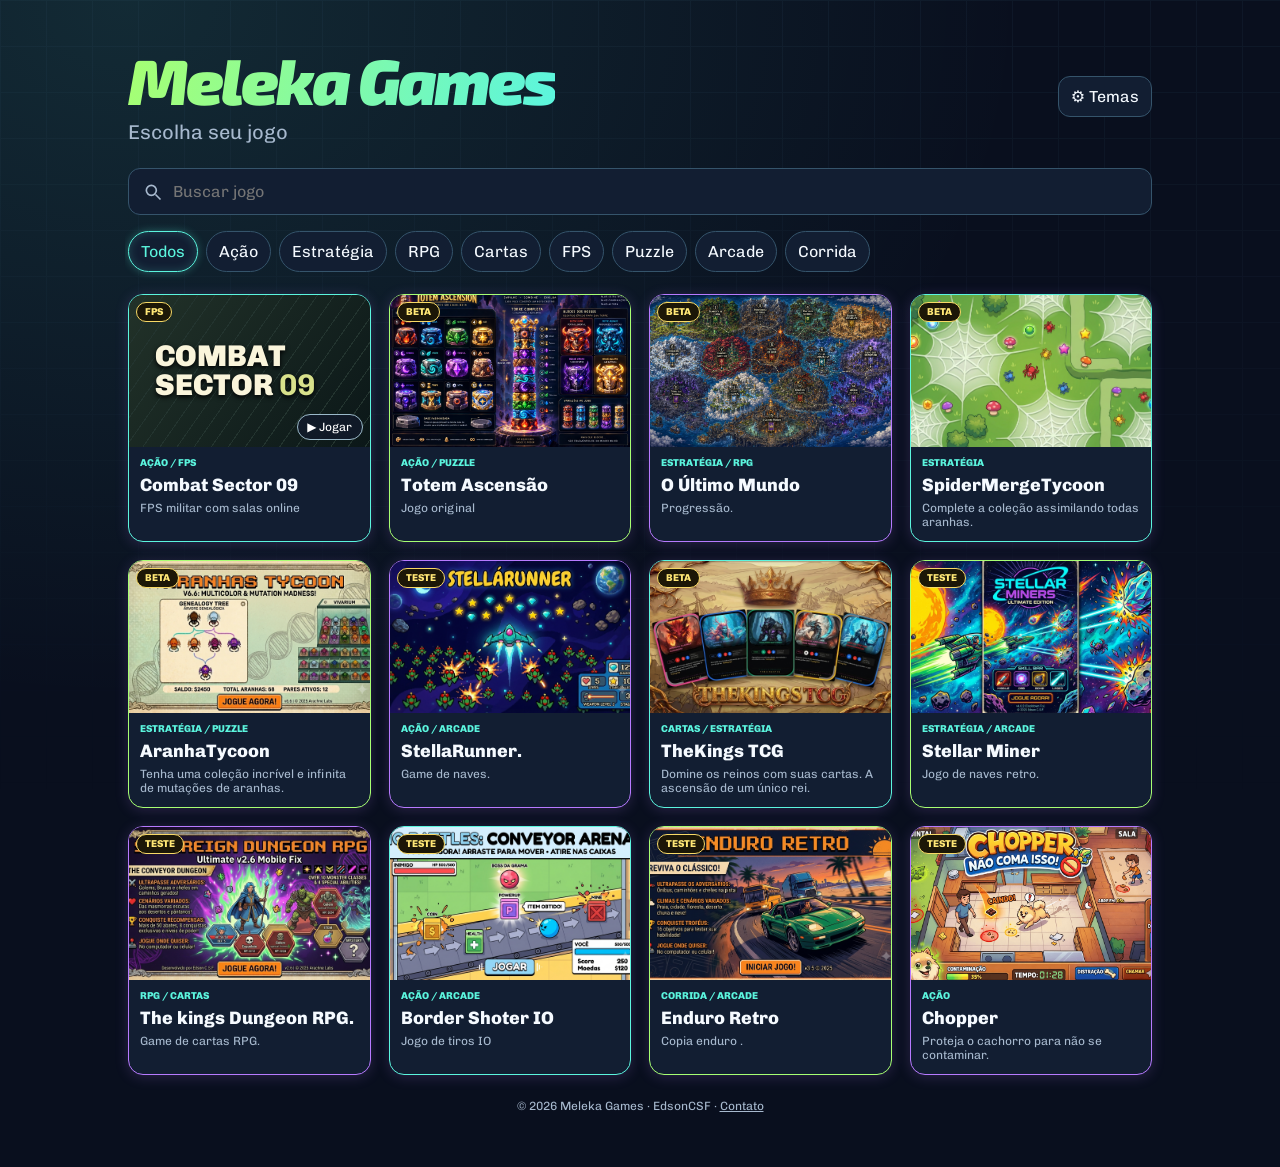
==== commit 349a66e7: "Renomeia a launcher para Meleka Games" ====
--- a/index.html
+++ b/index.html
@@ -3,7 +3,7 @@
 <head>
 <meta charset="utf-8">
 <meta name="viewport" content="width=device-width,initial-scale=1">
-<title>GameHub</title>
+<title>Meleka Games</title>
 <link rel="stylesheet" href="https://fonts.googleapis.com/css2?family=Chivo:wght@400;600;800;900&family=Exo+2:ital,wght@1,900&display=swap">
 <style>
 *{box-sizing:border-box}
@@ -81,7 +81,7 @@
 </head>
 <body>
 <div class="shell">
-<header><div><h1>GameHubϟ</h1><p>Escolha seu jogo</p></div><button id="appearance" class="control" type="button" aria-label="Configurar aparência">⚙ Temas</button></header>
+<header><div><h1>Meleka Games</h1><p>Escolha seu jogo</p></div><button id="appearance" class="control" type="button" aria-label="Configurar aparência">⚙ Temas</button></header>
 <label class="search"><svg width="20" height="20" aria-hidden="true" viewBox="0 0 24 24" fill="none" stroke="currentColor" stroke-width="2"><circle cx="10" cy="10" r="6"/><path d="m15 15 6 6"/></svg><input id="query" type="search" aria-label="Buscar jogo" placeholder="Buscar jogo"></label>
 <nav id="filters" aria-label="Filtrar por gênero"></nav>
 <main id="catalog">
@@ -255,10 +255,10 @@
   </a>
 </main>
 <p id="empty" role="status" hidden>Nenhum jogo encontrado.</p>
-<footer>© 2026 GameHub · EdsonCSF · <a style="color:inherit" href="mailto:edsony1@gmail.com">Contato</a></footer>
+<footer>© 2026 Meleka Games · EdsonCSF · <a style="color:inherit" href="mailto:edsony1@gmail.com">Contato</a></footer>
 </div>
 <dialog id="settings"><h2>Aparência</h2>
-<label>Tema<select id="theme"><option value="neon">Neon GameHub</option><option value="tech">Sci-Fi Tech</option><option value="fantasy">Fantasy RPG</option><option value="minimal">Moderno Minimalista</option><option value="arcade">Arcade Retro</option></select></label>
+<label>Tema<select id="theme"><option value="neon">Neon Meleka Games</option><option value="tech">Sci-Fi Tech</option><option value="fantasy">Fantasy RPG</option><option value="minimal">Moderno Minimalista</option><option value="arcade">Arcade Retro</option></select></label>
 <label>Modo<select id="mode"><option value="dark">Escuro</option><option value="light">Claro</option></select></label>
 <form method="dialog"><button class="control">Concluir</button></form></dialog>
 <script>
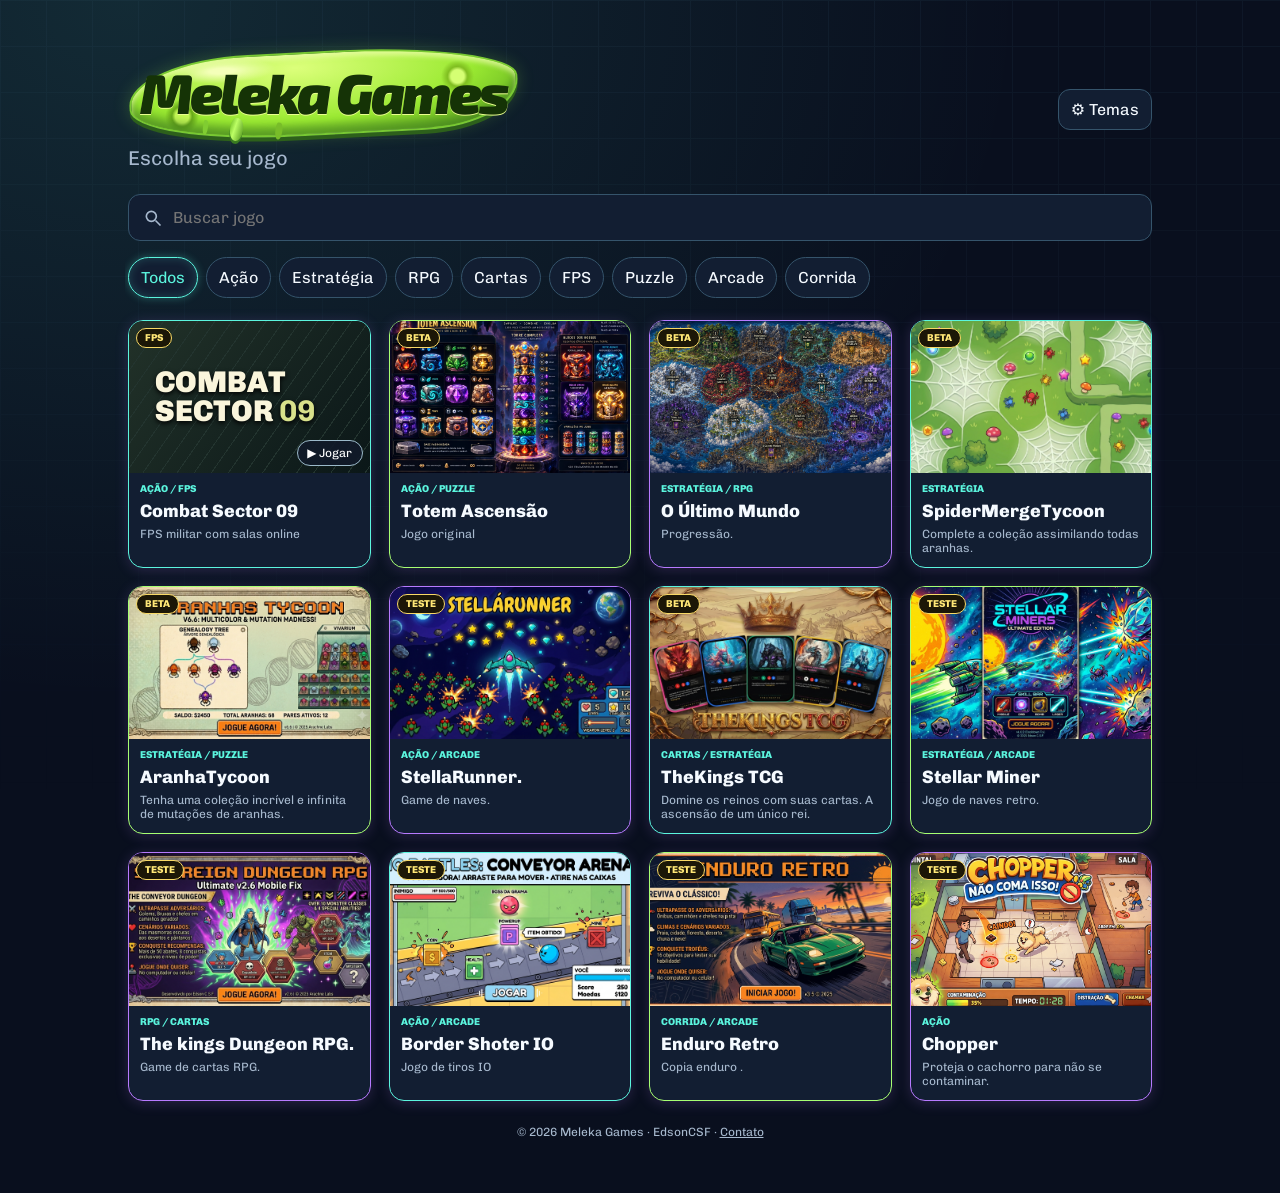
==== commit b89bff1a: "Dá ao logo Meleka Games textura de geleca e acabamento brilhante" ====
--- a/index.html
+++ b/index.html
@@ -69,6 +69,14 @@
 dialog label{display:grid;gap:6px;margin:0 0 14px}
 [hidden]{display:none!important}
 @media(prefers-reduced-motion:reduce){.game-card{animation:none;transition:none}}
+.slime-brand{position:relative;display:inline-grid;place-items:center;isolation:isolate;padding:16px 12px 21px;color:#153306}
+.slime-brand::before,.slime-brand::after{content:"";position:absolute;pointer-events:none;z-index:-1}
+.slime-brand::before{inset:3px 1px 6px;transform:rotate(-3deg);border-radius:31% 48% 24% 42% / 54% 40% 56% 41%;background:radial-gradient(ellipse at 24% 16%,#f4ffb9 0 3%,transparent 13%),radial-gradient(circle at 85% 38%,#d5ff73 0 2%,#7fbd20 3%,transparent 5%),radial-gradient(circle at 13% 70%,#c7fb55 0 2%,#68a919 3%,transparent 5%),radial-gradient(ellipse at 43% 17%,#dcff7b,#9bea32 57%,#4b9517);border:2px solid #78c833;box-shadow:inset 0 4px 5px #f4ffb5b0,inset 0 -8px 10px #346f1e88,0 4px 0 #2d601b,0 0 17px #92ed483b}
+.slime-brand::after{width:13px;height:23px;left:26%;bottom:0;border-radius:40% 50% 50% 55%;background:linear-gradient(100deg,#73c227,#bdff65 38%,#589d21);box-shadow:0 3px 0 #397b21, 42px -5px 0 -3px #78bd29, -31px 3px 0 -4px #80cd31;transform:rotate(9deg)}
+header .slime-brand{font-family:"Exo 2",system-ui,sans-serif;font-size:clamp(23px,6.2vw,56px);white-space:nowrap;background:none;color:#153306;text-shadow:0 1px 0 #eaff8e;letter-spacing:-.055em}
+header .brand-subtitle{margin-top:5px}
+#appearance{flex:none}
+@media(max-width:360px){header{gap:6px}#appearance{padding-inline:8px}.slime-brand{padding-inline:8px}}
 </style>
 <script>
 try{
@@ -81,7 +89,7 @@
 </head>
 <body>
 <div class="shell">
-<header><div><h1>Meleka Games</h1><p>Escolha seu jogo</p></div><button id="appearance" class="control" type="button" aria-label="Configurar aparência">⚙ Temas</button></header>
+<header><div><h1 class="slime-brand">Meleka Games</h1><p class="brand-subtitle">Escolha seu jogo</p></div><button id="appearance" class="control" type="button" aria-label="Configurar aparência">⚙ Temas</button></header>
 <label class="search"><svg width="20" height="20" aria-hidden="true" viewBox="0 0 24 24" fill="none" stroke="currentColor" stroke-width="2"><circle cx="10" cy="10" r="6"/><path d="m15 15 6 6"/></svg><input id="query" type="search" aria-label="Buscar jogo" placeholder="Buscar jogo"></label>
 <nav id="filters" aria-label="Filtrar por gênero"></nav>
 <main id="catalog">
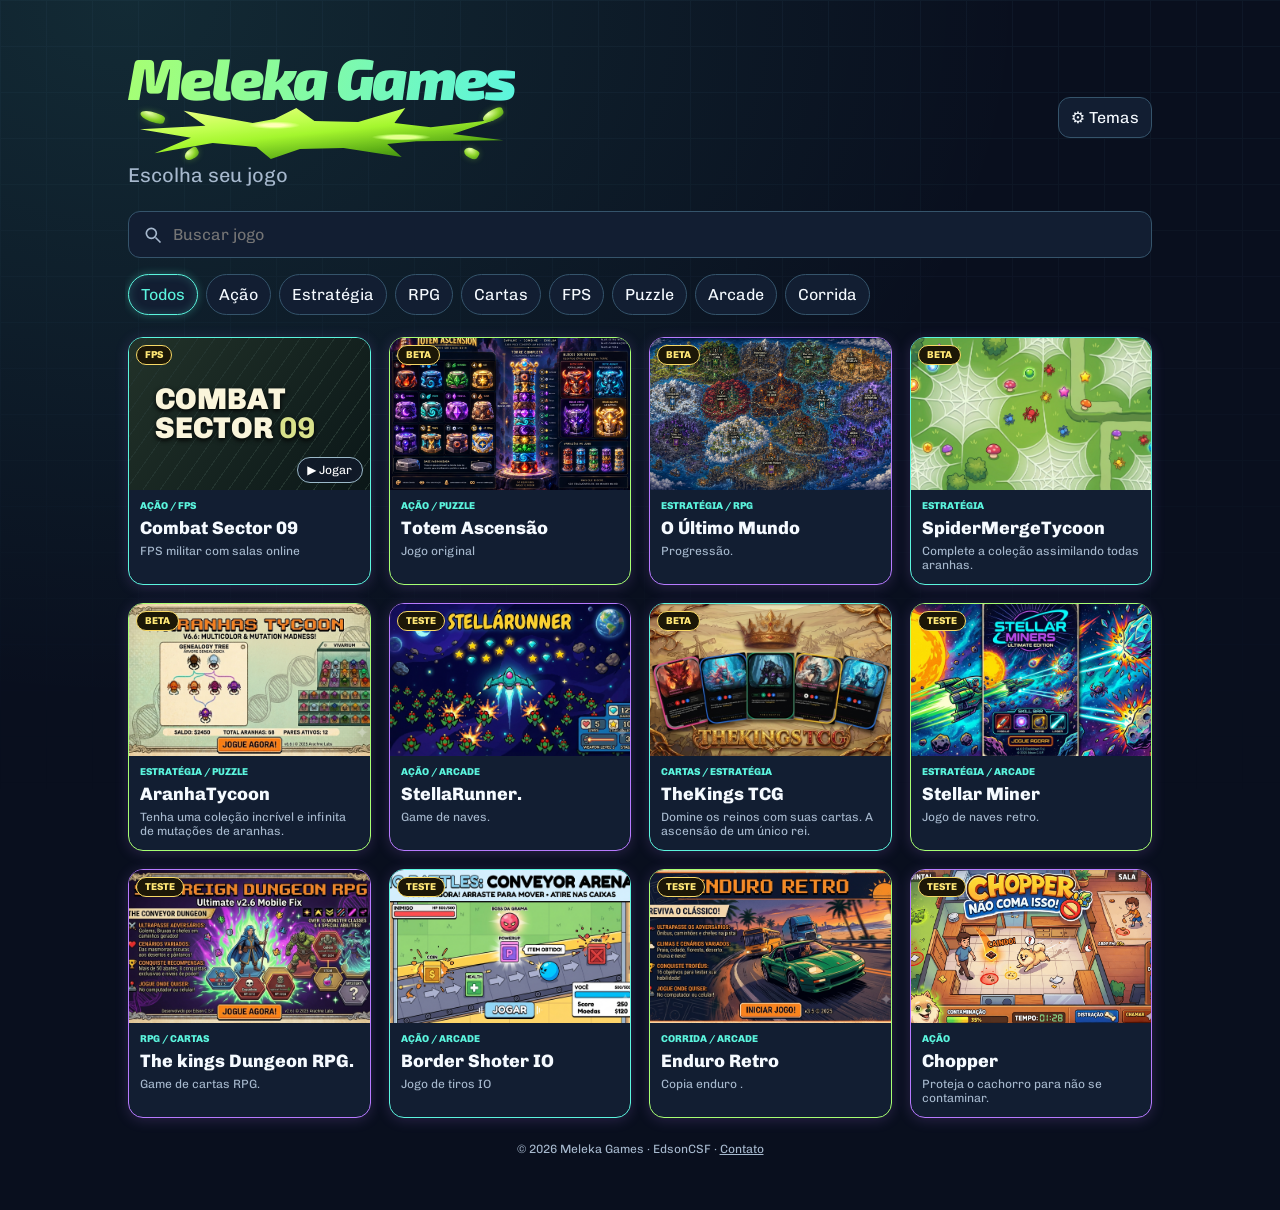
==== commit 90a993fd: "Adiciona splash de meleca abaixo da marca Meleka Games" ====
--- a/index.html
+++ b/index.html
@@ -69,14 +69,19 @@
 dialog label{display:grid;gap:6px;margin:0 0 14px}
 [hidden]{display:none!important}
 @media(prefers-reduced-motion:reduce){.game-card{animation:none;transition:none}}
-.slime-brand{position:relative;display:inline-grid;place-items:center;isolation:isolate;padding:16px 12px 21px;color:#153306}
-.slime-brand::before,.slime-brand::after{content:"";position:absolute;pointer-events:none;z-index:-1}
-.slime-brand::before{inset:3px 1px 6px;transform:rotate(-3deg);border-radius:31% 48% 24% 42% / 54% 40% 56% 41%;background:radial-gradient(ellipse at 24% 16%,#f4ffb9 0 3%,transparent 13%),radial-gradient(circle at 85% 38%,#d5ff73 0 2%,#7fbd20 3%,transparent 5%),radial-gradient(circle at 13% 70%,#c7fb55 0 2%,#68a919 3%,transparent 5%),radial-gradient(ellipse at 43% 17%,#dcff7b,#9bea32 57%,#4b9517);border:2px solid #78c833;box-shadow:inset 0 4px 5px #f4ffb5b0,inset 0 -8px 10px #346f1e88,0 4px 0 #2d601b,0 0 17px #92ed483b}
-.slime-brand::after{width:13px;height:23px;left:26%;bottom:0;border-radius:40% 50% 50% 55%;background:linear-gradient(100deg,#73c227,#bdff65 38%,#589d21);box-shadow:0 3px 0 #397b21, 42px -5px 0 -3px #78bd29, -31px 3px 0 -4px #80cd31;transform:rotate(9deg)}
-header .slime-brand{font-family:"Exo 2",system-ui,sans-serif;font-size:clamp(23px,6.2vw,56px);white-space:nowrap;background:none;color:#153306;text-shadow:0 1px 0 #eaff8e;letter-spacing:-.055em}
-header .brand-subtitle{margin-top:5px}
+.slime-brand{display:flex;flex-direction:column;align-items:center;gap:0}
+header .slime-brand h1{font:italic 900 clamp(22px,6.25vw,58px)/1 "Exo 2",system-ui,sans-serif;white-space:nowrap}
+.slime-splash{position:relative;width:94%;height:clamp(26px,8vw,52px);margin-top:1px;transform-origin:50% 60%;animation:slime-impact .48s cubic-bezier(.24,.8,.3,1.2) both}
+.slime-splash::before{content:"";position:absolute;inset:0;background:radial-gradient(ellipse at 37% 35%,#f4ffad 0 3%,transparent 8%),radial-gradient(ellipse at 72% 58%,#d7ff87 0 4%,transparent 8%),linear-gradient(174deg,#ddff7b 8%,#9be82b 49%,#4e9b12 79%,#286a16);clip-path:polygon(0% 43%,18% 36%,12% 7%,31% 31%,37% 23%,43% 2%,48% 27%,60% 29%,73% 2%,70% 31%,80% 39%,98% 24%,86% 52%,100% 64%,76% 66%,68% 71%,72% 96%,56% 79%,44% 81%,36% 100%,32% 77%,20% 69%,4% 89%,14% 59%);filter:brightness(1.06)}
+.slime-splash i{position:absolute;width:7%;height:19%;border-radius:68% 32% 48% 52%;background:radial-gradient(ellipse at 31% 24%,#eaffad,#8bd428 54%,#438c1b);box-shadow:0 0 6px #91df4c55}
+.slime-splash i:nth-child(1){left:0;top:10%;transform:rotate(20deg)}
+.slime-splash i:nth-child(2){left:12%;bottom:1%;width:4%;transform:rotate(-30deg)}
+.slime-splash i:nth-child(3){right:0;top:5%;width:6%;transform:rotate(-24deg)}
+.slime-splash i:nth-child(4){right:7%;bottom:2%;width:4%;transform:rotate(29deg)}
+@keyframes slime-impact{0%{opacity:0;transform:scale(.28,.68)}66%{opacity:1;transform:scale(1.07,.91)}100%{opacity:1;transform:scale(1)}}
+@media(prefers-reduced-motion:reduce){.slime-splash{animation:none}}
+header .brand-subtitle{margin-top:4px}
 #appearance{flex:none}
-@media(max-width:360px){header{gap:6px}#appearance{padding-inline:8px}.slime-brand{padding-inline:8px}}
 </style>
 <script>
 try{
@@ -89,7 +94,7 @@
 </head>
 <body>
 <div class="shell">
-<header><div><h1 class="slime-brand">Meleka Games</h1><p class="brand-subtitle">Escolha seu jogo</p></div><button id="appearance" class="control" type="button" aria-label="Configurar aparência">⚙ Temas</button></header>
+<header><div><div class="slime-brand"><h1>Meleka Games</h1><span class="slime-splash" aria-hidden="true"><i></i><i></i><i></i><i></i></span></div><p class="brand-subtitle">Escolha seu jogo</p></div><button id="appearance" class="control" type="button" aria-label="Configurar aparência">⚙ Temas</button></header>
 <label class="search"><svg width="20" height="20" aria-hidden="true" viewBox="0 0 24 24" fill="none" stroke="currentColor" stroke-width="2"><circle cx="10" cy="10" r="6"/><path d="m15 15 6 6"/></svg><input id="query" type="search" aria-label="Buscar jogo" placeholder="Buscar jogo"></label>
 <nav id="filters" aria-label="Filtrar por gênero"></nav>
 <main id="catalog">
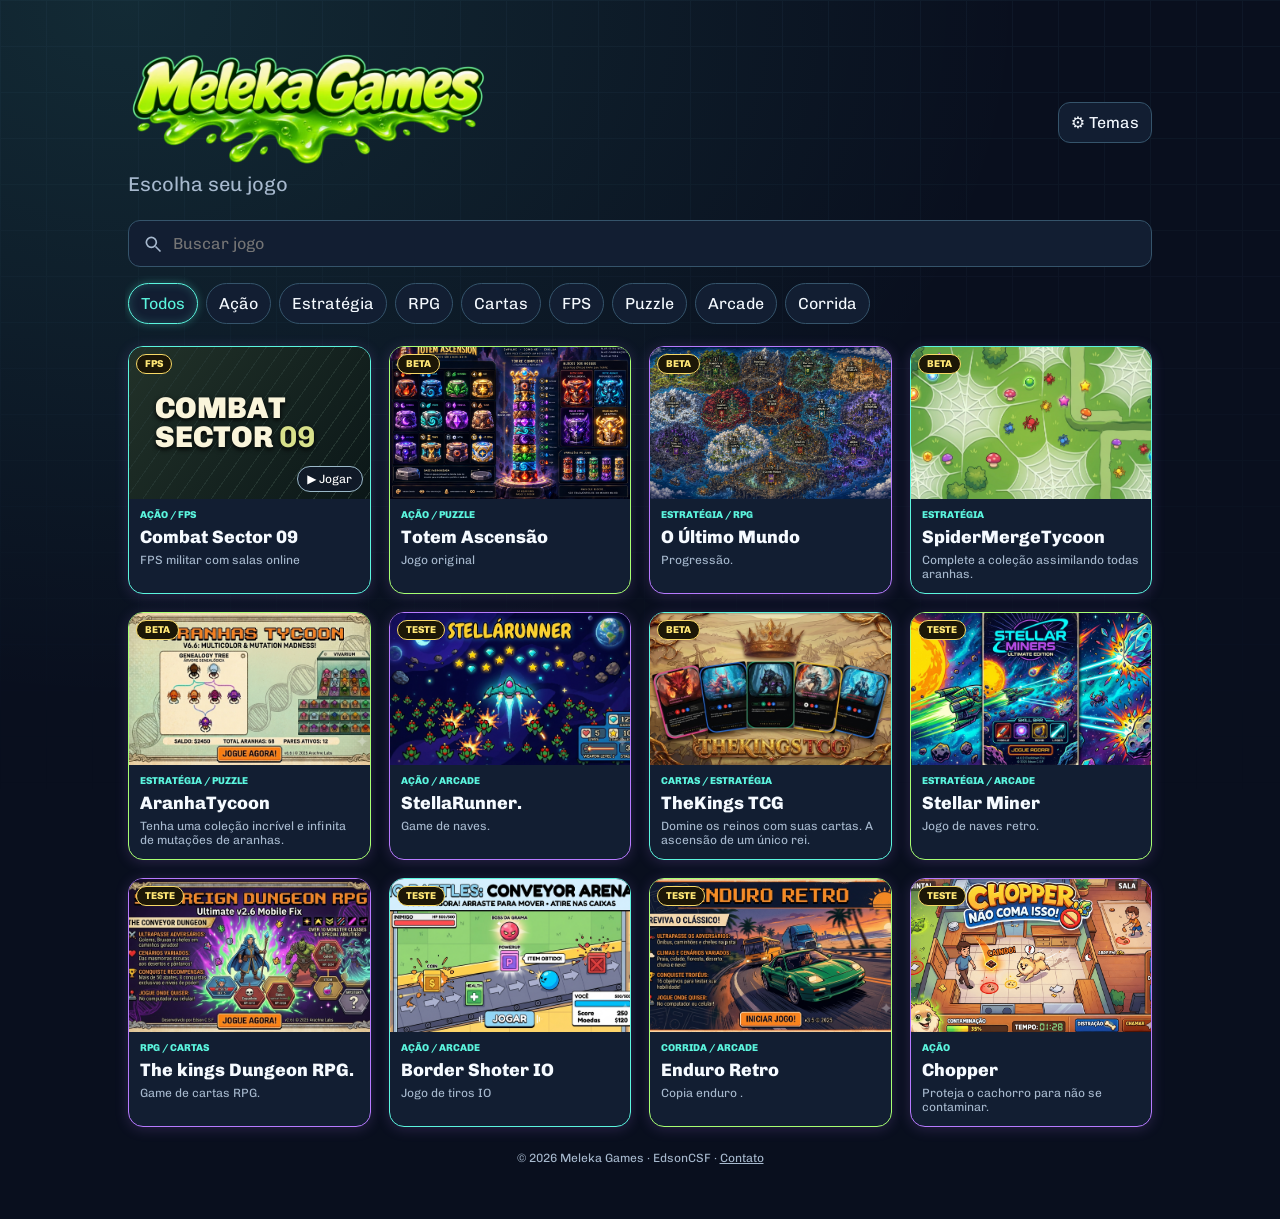
==== commit 8d6e07d2: "Publica logo ilustrado Meleka Games com splash de slime" ====
--- a/index.html
+++ b/index.html
@@ -69,17 +69,9 @@
 dialog label{display:grid;gap:6px;margin:0 0 14px}
 [hidden]{display:none!important}
 @media(prefers-reduced-motion:reduce){.game-card{animation:none;transition:none}}
-.slime-brand{display:flex;flex-direction:column;align-items:center;gap:0}
-header .slime-brand h1{font:italic 900 clamp(22px,6.25vw,58px)/1 "Exo 2",system-ui,sans-serif;white-space:nowrap}
-.slime-splash{position:relative;width:94%;height:clamp(26px,8vw,52px);margin-top:1px;transform-origin:50% 60%;animation:slime-impact .48s cubic-bezier(.24,.8,.3,1.2) both}
-.slime-splash::before{content:"";position:absolute;inset:0;background:radial-gradient(ellipse at 37% 35%,#f4ffad 0 3%,transparent 8%),radial-gradient(ellipse at 72% 58%,#d7ff87 0 4%,transparent 8%),linear-gradient(174deg,#ddff7b 8%,#9be82b 49%,#4e9b12 79%,#286a16);clip-path:polygon(0% 43%,18% 36%,12% 7%,31% 31%,37% 23%,43% 2%,48% 27%,60% 29%,73% 2%,70% 31%,80% 39%,98% 24%,86% 52%,100% 64%,76% 66%,68% 71%,72% 96%,56% 79%,44% 81%,36% 100%,32% 77%,20% 69%,4% 89%,14% 59%);filter:brightness(1.06)}
-.slime-splash i{position:absolute;width:7%;height:19%;border-radius:68% 32% 48% 52%;background:radial-gradient(ellipse at 31% 24%,#eaffad,#8bd428 54%,#438c1b);box-shadow:0 0 6px #91df4c55}
-.slime-splash i:nth-child(1){left:0;top:10%;transform:rotate(20deg)}
-.slime-splash i:nth-child(2){left:12%;bottom:1%;width:4%;transform:rotate(-30deg)}
-.slime-splash i:nth-child(3){right:0;top:5%;width:6%;transform:rotate(-24deg)}
-.slime-splash i:nth-child(4){right:7%;bottom:2%;width:4%;transform:rotate(29deg)}
-@keyframes slime-impact{0%{opacity:0;transform:scale(.28,.68)}66%{opacity:1;transform:scale(1.07,.91)}100%{opacity:1;transform:scale(1)}}
-@media(prefers-reduced-motion:reduce){.slime-splash{animation:none}}
+.meleka-brand{margin:0;line-height:1;background:none}
+.meleka-brand img{display:block;width:clamp(150px,56vw,360px);max-width:100%;height:auto}
+header>div{min-width:0}
 header .brand-subtitle{margin-top:4px}
 #appearance{flex:none}
 </style>
@@ -94,7 +86,7 @@
 </head>
 <body>
 <div class="shell">
-<header><div><div class="slime-brand"><h1>Meleka Games</h1><span class="slime-splash" aria-hidden="true"><i></i><i></i><i></i><i></i></span></div><p class="brand-subtitle">Escolha seu jogo</p></div><button id="appearance" class="control" type="button" aria-label="Configurar aparência">⚙ Temas</button></header>
+<header><div><h1 class="meleka-brand"><img src="img/meleka-games.webp" width="840" height="280" alt="Meleka Games" fetchpriority="high"></h1><p class="brand-subtitle">Escolha seu jogo</p></div><button id="appearance" class="control" type="button" aria-label="Configurar aparência">⚙ Temas</button></header>
 <label class="search"><svg width="20" height="20" aria-hidden="true" viewBox="0 0 24 24" fill="none" stroke="currentColor" stroke-width="2"><circle cx="10" cy="10" r="6"/><path d="m15 15 6 6"/></svg><input id="query" type="search" aria-label="Buscar jogo" placeholder="Buscar jogo"></label>
 <nav id="filters" aria-label="Filtrar por gênero"></nav>
 <main id="catalog">
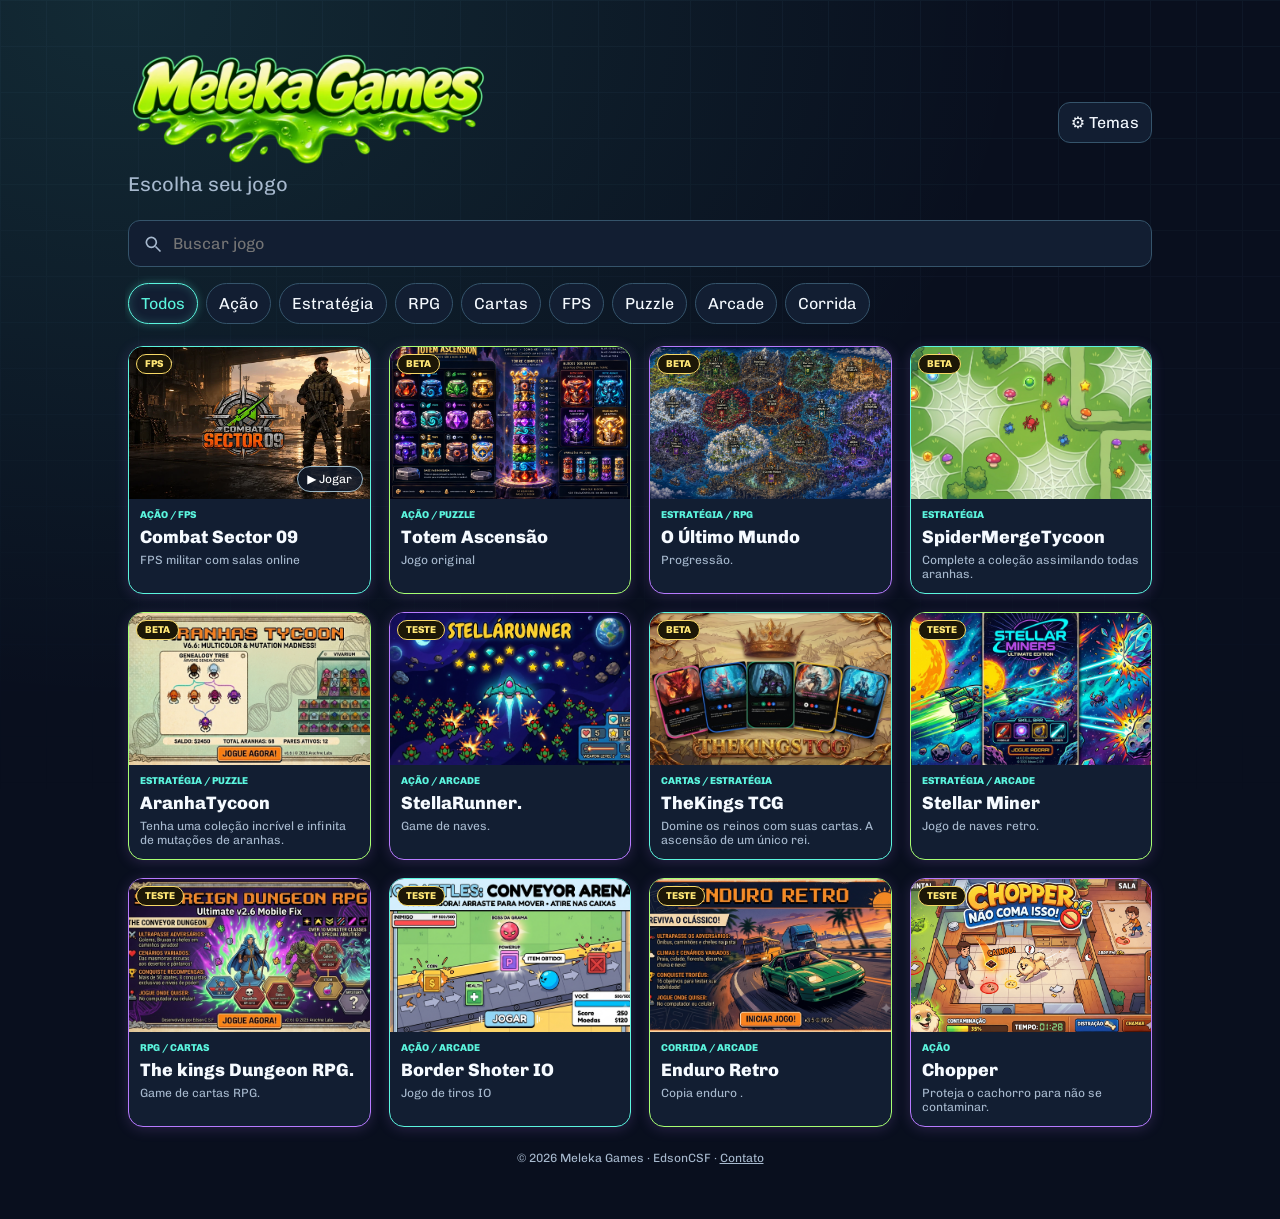
==== commit d6b31965: "Adiciona capa oficial do Combat Sector 09 ao launcher" ====
--- a/index.html
+++ b/index.html
@@ -48,10 +48,6 @@
 @keyframes arrive{from{opacity:0;translate:0 8px}}
 .card-thumb{position:relative;aspect-ratio:1.58;background:#152238;display:grid;place-items:center;overflow:hidden}
 .card-thumb img{width:100%;height:100%;object-fit:cover;position:absolute;inset:0}
-.fps{background:repeating-linear-gradient(125deg,#23342f 0 1px,transparent 1px 14px),linear-gradient(130deg,#223229,#0b1718);color:#faf5db}
-.fps img{width:40%;height:auto;inset:auto 0 0 auto;object-fit:contain;opacity:.78}
-.fps-title{z-index:1;justify-self:start;margin-left:11%;font:900 clamp(17px,3.7vw,30px)/.96 Chivo,sans-serif;text-shadow:0 2px 5px #000}
-.fps-title b{color:#d8e18b}
 .no-img{font-size:38px;height:100%;align-items:center}
 .play-btn{position:absolute;inset:auto 7px 7px auto;padding:5px 9px;background:#111a29e8;border:1px solid #9bb9c9;color:#fff;border-radius:30px;font-size:12px;opacity:0;z-index:2}
 .play-btn .play-circle{line-height:1.1}
@@ -91,7 +87,7 @@
 <nav id="filters" aria-label="Filtrar por gênero"></nav>
 <main id="catalog">
 <a class="game-card featured" href="https://combatsector09-test.combatsector09.workers.dev/">
-<div class="card-thumb fps"><img src="https://combatsector09-test.combatsector09.workers.dev/icons/game-192.png" alt=""><span class="fps-title">COMBAT<br>SECTOR <b>09</b></span><span class="play-btn">▶ Jogar</span></div>
+<div class="card-thumb"><img src="img/combat-sector-09.webp" alt="" width="880" height="557"><span class="play-btn">▶ Jogar</span></div>
 <span class="card-status">FPS</span><div class="card-info"><div class="card-tag">Ação / FPS</div><div class="card-title">Combat Sector 09</div><div class="card-desc">FPS militar com salas online</div></div></a>
 <a class="game-card" href="jogos/totem/index.html">
     <div class="stripe" style="background:#e63946;"></div>
